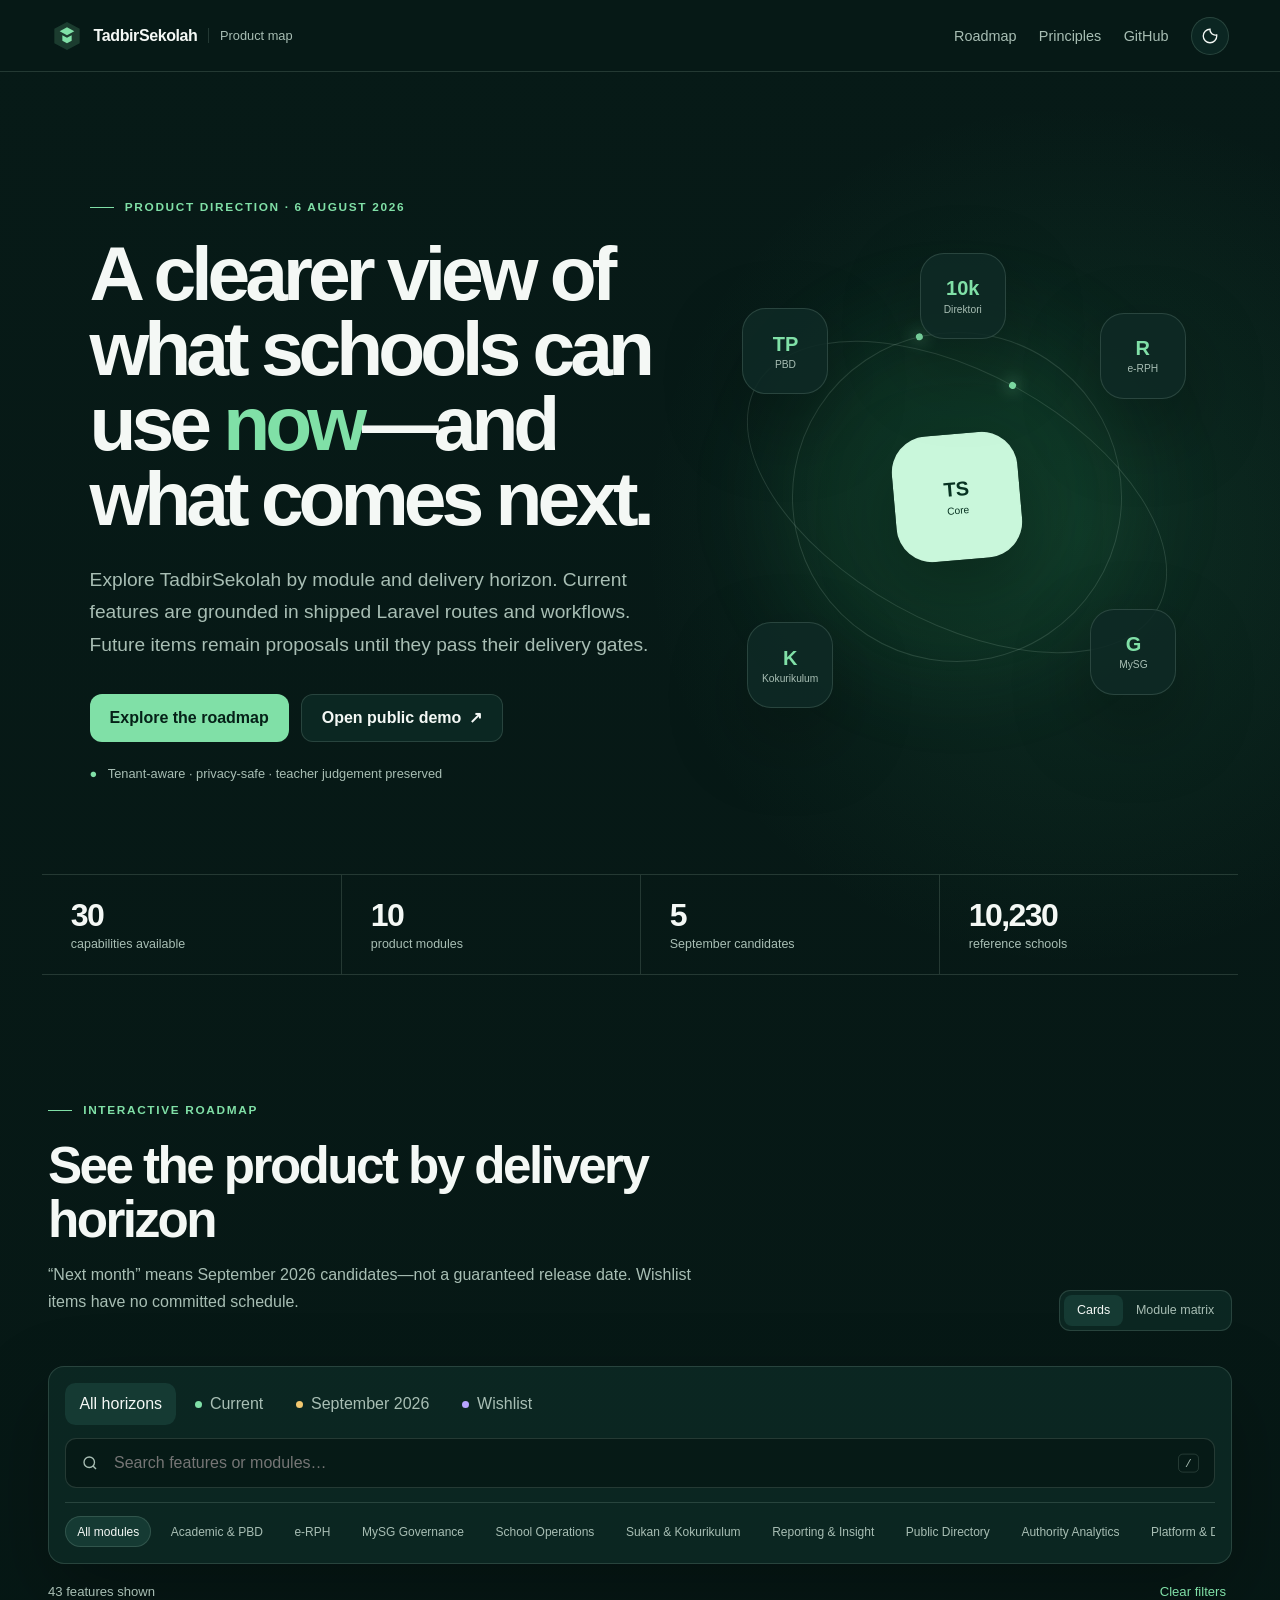
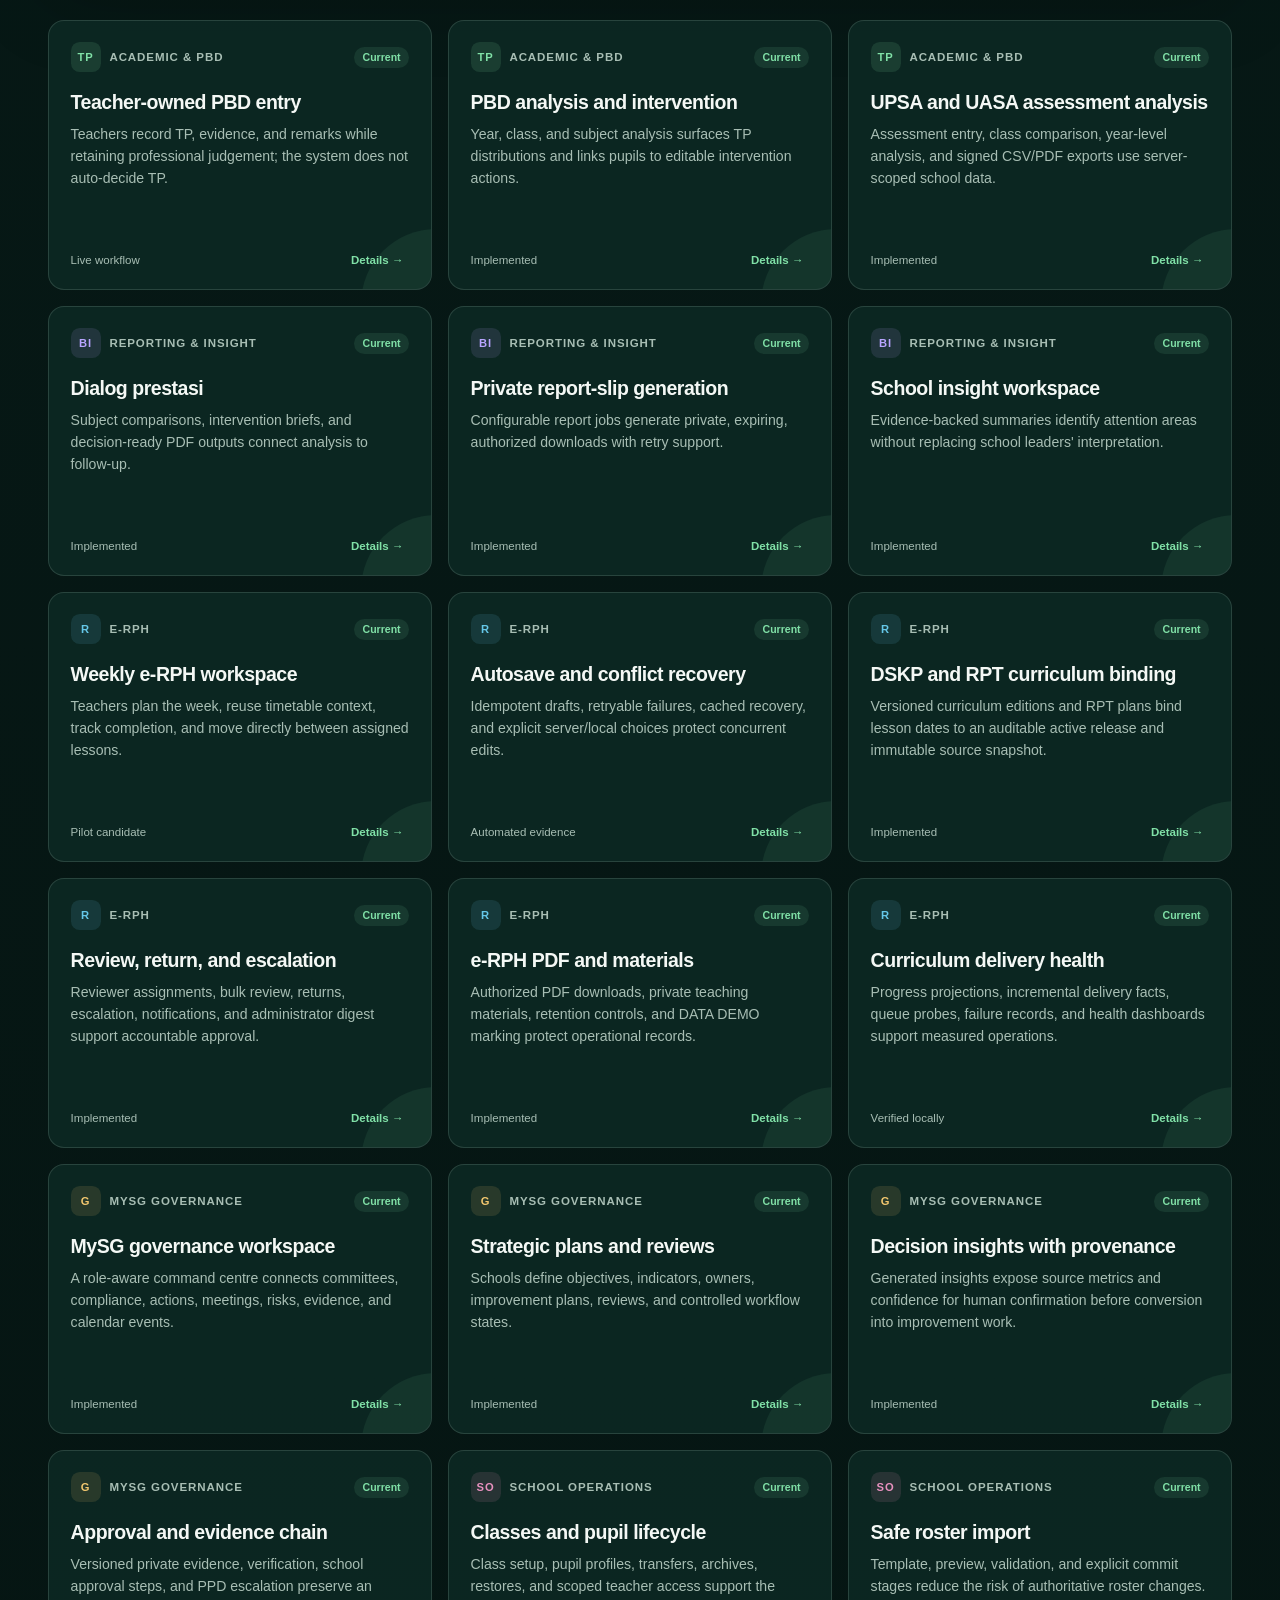
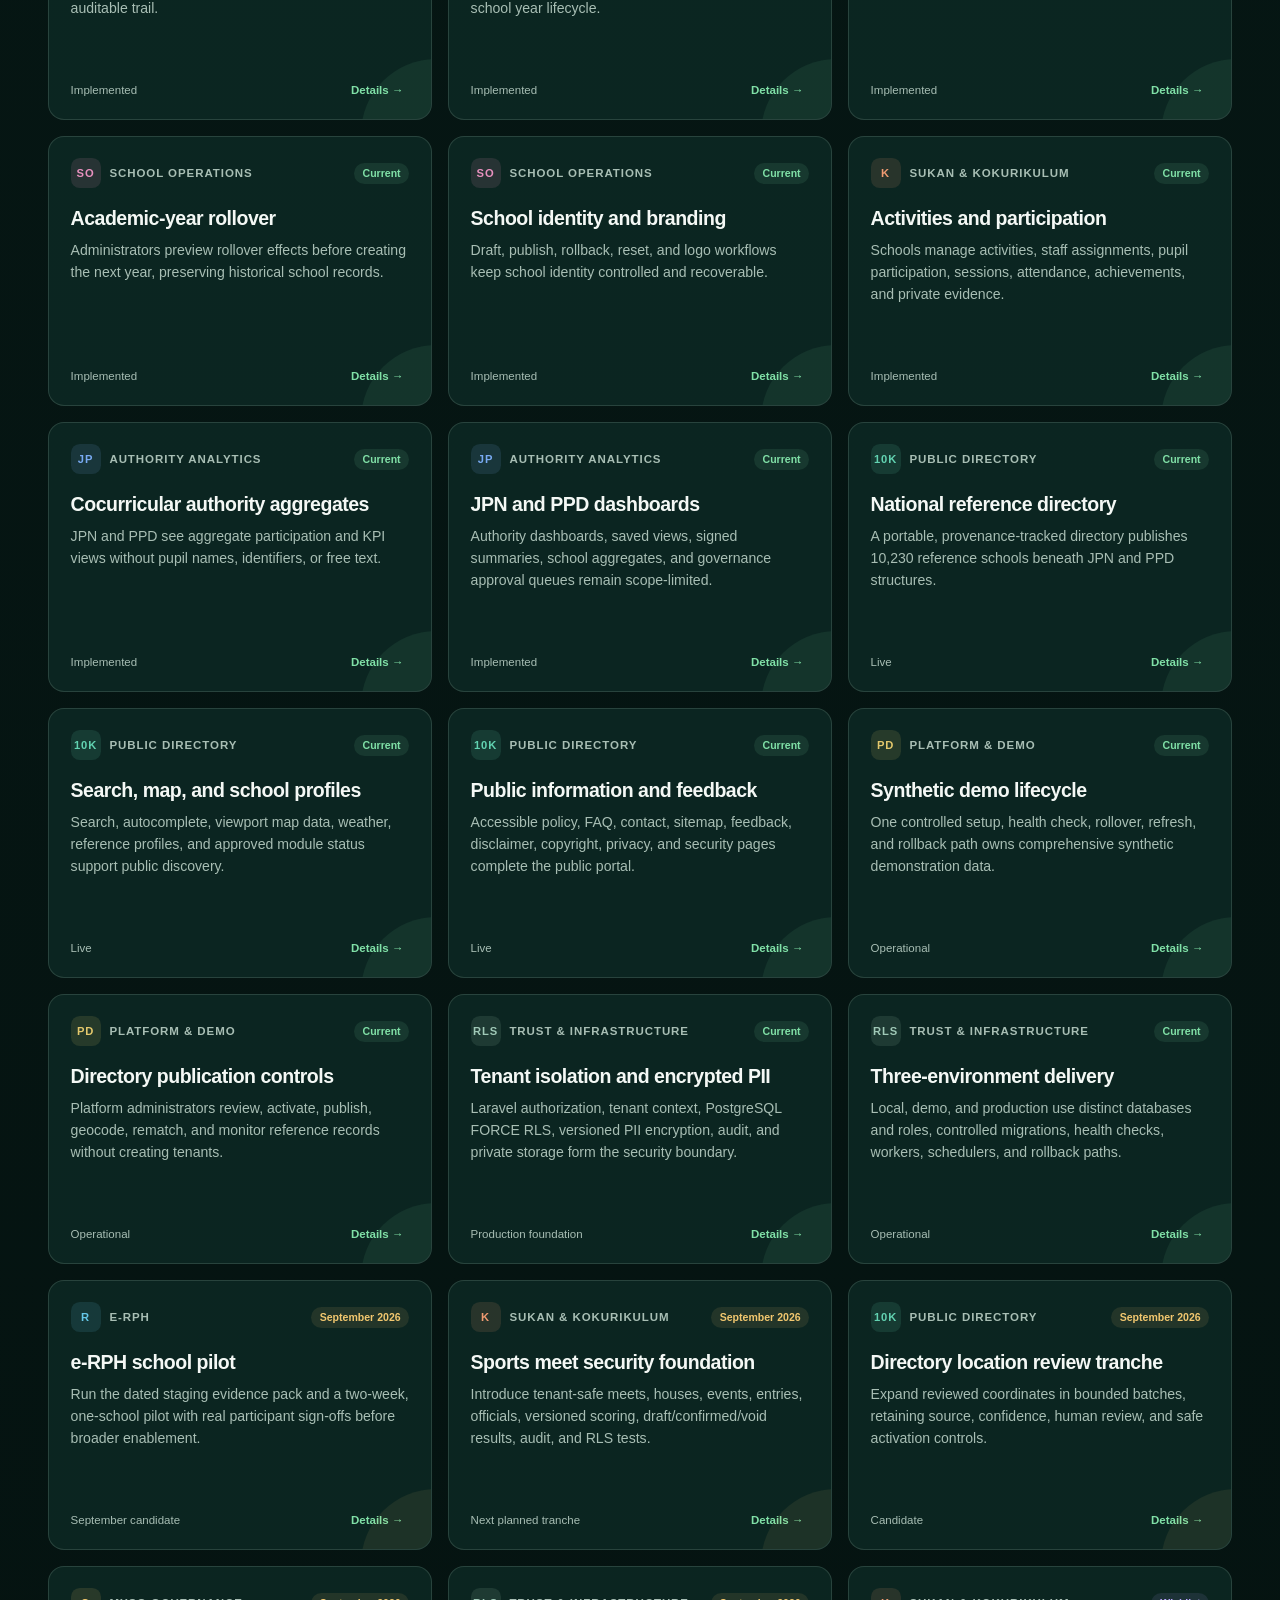
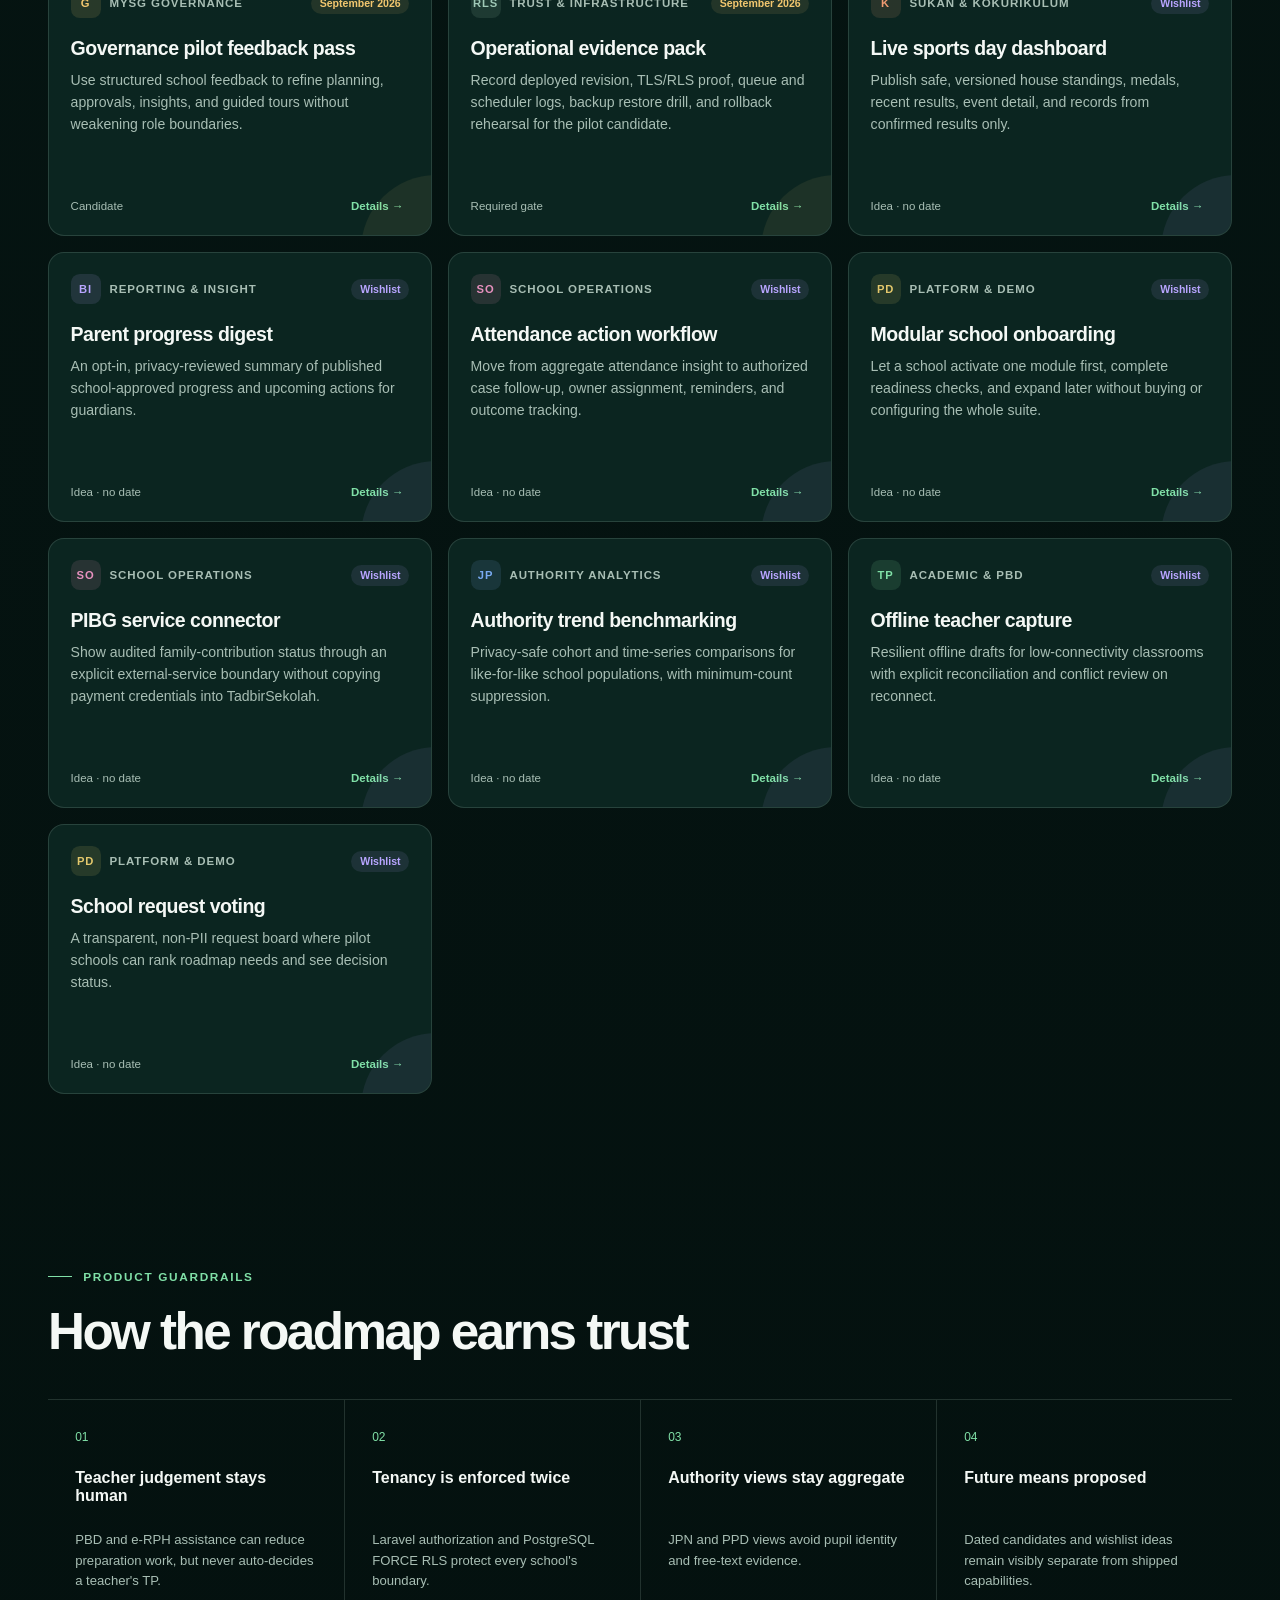
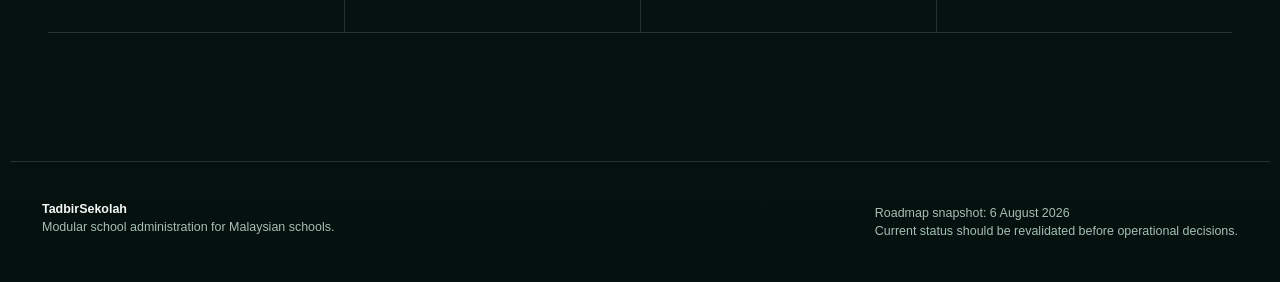
==== TadbirSekolah/index.html @ f1ed51a6 "publish TadbirSekolah product roadmap" ====
<!doctype html>
<html lang="en">
<head>
  <meta charset="utf-8">
  <meta name="viewport" content="width=device-width, initial-scale=1">
  <meta name="description" content="Interactive TadbirSekolah product map: current capabilities, September 2026 candidates, and wishlist ideas by module.">
  <meta name="theme-color" content="#071a17">
  <title>TadbirSekolah · Product map</title>
  <link rel="stylesheet" href="roadmap.css">
</head>
<body>
  <a class="skip-link" href="#roadmap">Skip to roadmap</a>
  <header class="site-header">
    <a class="brand" href="#top" aria-label="TadbirSekolah product map home">
      <svg class="brand-mark" viewBox="0 0 48 48" aria-hidden="true">
        <path d="M24 3 43 13v22L24 45 5 35V13L24 3Z" fill="currentColor" opacity=".18"/>
        <path d="m13 17 11-6 11 6-11 6-11-6Zm4 5.7 7 3.8 7-3.8V31l-7 3.8-7-3.8v-8.3Z" fill="currentColor"/>
      </svg>
      <span>TadbirSekolah</span>
      <span class="brand-suffix">Product map</span>
    </a>
    <nav aria-label="Primary">
      <a href="#roadmap">Roadmap</a>
      <a href="#principles">Principles</a>
      <a href="https://github.com/mmarifmz/TadbirSekolah">GitHub</a>
      <button class="icon-button" id="themeToggle" type="button" aria-label="Switch colour theme" title="Switch colour theme">
        <svg viewBox="0 0 24 24" aria-hidden="true"><path d="M12 3a9 9 0 1 0 9 9c0-.5-.04-1-.12-1.47A7 7 0 0 1 12 3Z"/></svg>
      </button>
    </nav>
  </header>

  <main id="top">
    <section class="hero" aria-labelledby="hero-title">
      <div class="hero-copy">
        <p class="eyebrow"><span></span> Product direction · 6 August 2026</p>
        <h1 id="hero-title">A clearer view of what schools can use <em>now</em>—and what comes next.</h1>
        <p class="hero-lead">Explore TadbirSekolah by module and delivery horizon. Current features are grounded in shipped Laravel routes and workflows. Future items remain proposals until they pass their delivery gates.</p>
        <div class="hero-actions">
          <a class="button primary" href="#roadmap">Explore the roadmap</a>
          <a class="button secondary" href="https://demo.tadbirsekolah.site">Open public demo <span aria-hidden="true">↗</span></a>
        </div>
        <p class="trust-note"><span aria-hidden="true">●</span> Tenant-aware · privacy-safe · teacher judgement preserved</p>
      </div>
      <div class="hero-visual" aria-label="Product modules across delivery horizons">
        <div class="orbit orbit-one"></div>
        <div class="orbit orbit-two"></div>
        <div class="module-node node-core"><span>TS</span><small>Core</small></div>
        <div class="module-node node-one"><span>TP</span><small>PBD</small></div>
        <div class="module-node node-two"><span>R</span><small>e-RPH</small></div>
        <div class="module-node node-three"><span>G</span><small>MySG</small></div>
        <div class="module-node node-four"><span>K</span><small>Kokurikulum</small></div>
        <div class="module-node node-five"><span>10k</span><small>Direktori</small></div>
      </div>
    </section>

    <section class="metrics" aria-label="Roadmap summary">
      <article><strong id="currentCount">0</strong><span>capabilities available</span></article>
      <article><strong id="moduleCount">0</strong><span>product modules</span></article>
      <article><strong id="nextCount">0</strong><span>September candidates</span></article>
      <article><strong>10,230</strong><span>reference schools</span></article>
    </section>

    <section class="roadmap-section" id="roadmap" aria-labelledby="roadmap-title">
      <div class="section-heading">
        <div>
          <p class="eyebrow"><span></span> Interactive roadmap</p>
          <h2 id="roadmap-title">See the product by delivery horizon</h2>
          <p>“Next month” means September 2026 candidates—not a guaranteed release date. Wishlist items have no committed schedule.</p>
        </div>
        <div class="view-toggle" role="group" aria-label="Roadmap view">
          <button type="button" class="active" data-view="cards" aria-pressed="true">Cards</button>
          <button type="button" data-view="matrix" aria-pressed="false">Module matrix</button>
        </div>
      </div>

      <div class="filter-panel">
        <div class="horizon-tabs" role="tablist" aria-label="Delivery horizon">
          <button type="button" role="tab" class="active" data-horizon="all" aria-selected="true">All horizons</button>
          <button type="button" role="tab" data-horizon="current" aria-selected="false"><span class="dot current"></span>Current</button>
          <button type="button" role="tab" data-horizon="next" aria-selected="false"><span class="dot next"></span>September 2026</button>
          <button type="button" role="tab" data-horizon="wishlist" aria-selected="false"><span class="dot wishlist"></span>Wishlist</button>
        </div>
        <label class="search-field">
          <span class="sr-only">Search features</span>
          <svg viewBox="0 0 24 24" aria-hidden="true"><circle cx="11" cy="11" r="7"/><path d="m20 20-4-4"/></svg>
          <input id="searchInput" type="search" placeholder="Search features or modules…" autocomplete="off">
          <kbd>/</kbd>
        </label>
        <div class="module-filters" id="moduleFilters" aria-label="Filter by module"></div>
      </div>

      <div class="results-meta" aria-live="polite">
        <p id="resultCount"></p>
        <button id="clearFilters" type="button">Clear filters</button>
      </div>
      <div class="feature-grid" id="featureGrid"></div>
      <div class="empty-state" id="emptyState" hidden>
        <span aria-hidden="true">⌕</span>
        <h3>No matching feature</h3>
        <p>Try another module, horizon, or search phrase.</p>
      </div>
    </section>

    <section class="principles" id="principles" aria-labelledby="principles-title">
      <div class="section-heading compact">
        <div>
          <p class="eyebrow"><span></span> Product guardrails</p>
          <h2 id="principles-title">How the roadmap earns trust</h2>
        </div>
      </div>
      <div class="principle-grid">
        <article><span>01</span><h3>Teacher judgement stays human</h3><p>PBD and e-RPH assistance can reduce preparation work, but never auto-decides a teacher's TP.</p></article>
        <article><span>02</span><h3>Tenancy is enforced twice</h3><p>Laravel authorization and PostgreSQL FORCE RLS protect every school's boundary.</p></article>
        <article><span>03</span><h3>Authority views stay aggregate</h3><p>JPN and PPD views avoid pupil identity and free-text evidence.</p></article>
        <article><span>04</span><h3>Future means proposed</h3><p>Dated candidates and wishlist ideas remain visibly separate from shipped capabilities.</p></article>
      </div>
    </section>
  </main>

  <dialog id="featureDialog" aria-labelledby="dialogTitle">
    <form method="dialog"><button class="dialog-close" aria-label="Close feature details">×</button></form>
    <p class="dialog-module" id="dialogModule"></p>
    <h2 id="dialogTitle"></h2>
    <p id="dialogDescription"></p>
    <div class="dialog-meta" id="dialogMeta"></div>
    <a id="dialogSource" class="button primary" href="#">View evidence or plan <span aria-hidden="true">↗</span></a>
  </dialog>

  <footer>
    <div><strong>TadbirSekolah</strong><p>Modular school administration for Malaysian schools.</p></div>
    <div><p>Roadmap snapshot: 6 August 2026</p><p>Current status should be revalidated before operational decisions.</p></div>
  </footer>
  <script src="roadmap.js"></script>
</body>
</html>
---- TadbirSekolah/roadmap.css ----
:root {
  color-scheme: dark;
  --bg: #071a17;
  --bg-deep: #04110f;
  --surface: rgba(15, 45, 39, .72);
  --surface-solid: #0e2a25;
  --surface-soft: #153a33;
  --line: rgba(189, 225, 207, .16);
  --text: #f4f8f5;
  --muted: #a8beb4;
  --green: #80e0a7;
  --green-strong: #42c879;
  --mint: #c9f7db;
  --gold: #f2c76f;
  --violet: #b8a5ff;
  --shadow: 0 30px 80px rgba(0, 0, 0, .28);
  --display: "Aptos Display", "Segoe UI Variable Display", "Segoe UI", sans-serif;
  --body: "Aptos", "Segoe UI Variable Text", "Segoe UI", sans-serif;
}

:root[data-theme="light"] {
  color-scheme: light;
  --bg: #f4f8f5;
  --bg-deep: #e8f0eb;
  --surface: rgba(255, 255, 255, .82);
  --surface-solid: #ffffff;
  --surface-soft: #e5f1e9;
  --line: rgba(10, 53, 42, .14);
  --text: #0b2a23;
  --muted: #526d64;
  --green: #167d4a;
  --green-strong: #11985a;
  --mint: #0c5938;
  --gold: #986713;
  --violet: #6853ba;
  --shadow: 0 30px 80px rgba(20, 70, 54, .12);
}

* { box-sizing: border-box; }
html { scroll-behavior: smooth; }
body {
  margin: 0;
  background:
    radial-gradient(circle at 84% 8%, rgba(58, 181, 113, .13), transparent 27rem),
    linear-gradient(180deg, var(--bg), var(--bg-deep));
  color: var(--text);
  font-family: var(--body);
  min-height: 100vh;
}
button, input { font: inherit; }
a { color: inherit; }
.skip-link { position: fixed; left: 1rem; top: -5rem; z-index: 100; padding: .75rem 1rem; background: var(--mint); color: var(--bg-deep); border-radius: .5rem; }
.skip-link:focus { top: 1rem; }
.sr-only { position: absolute; width: 1px; height: 1px; padding: 0; overflow: hidden; clip: rect(0,0,0,0); white-space: nowrap; border: 0; }

.site-header {
  position: sticky;
  top: 0;
  z-index: 30;
  min-height: 72px;
  padding: 0 clamp(1.25rem, 4vw, 4rem);
  display: flex;
  align-items: center;
  justify-content: space-between;
  border-bottom: 1px solid var(--line);
  background: color-mix(in srgb, var(--bg) 82%, transparent);
  backdrop-filter: blur(20px);
}
.brand { display: flex; align-items: center; gap: .65rem; text-decoration: none; font-family: var(--display); font-weight: 800; letter-spacing: -.025em; }
.brand-mark { width: 32px; color: var(--green); }
.brand-suffix { color: var(--muted); font-family: var(--body); font-size: .8rem; font-weight: 500; padding-left: .7rem; border-left: 1px solid var(--line); letter-spacing: 0; }
nav { display: flex; align-items: center; gap: 1.4rem; }
nav a { color: var(--muted); font-size: .9rem; text-decoration: none; transition: color .2s; }
nav a:hover, nav a:focus-visible { color: var(--text); }
.icon-button { width: 38px; height: 38px; border: 1px solid var(--line); border-radius: 50%; display: grid; place-items: center; background: var(--surface); color: var(--text); cursor: pointer; }
.icon-button svg { width: 18px; fill: none; stroke: currentColor; stroke-width: 1.8; }

main { overflow: hidden; }
.hero { min-height: 640px; max-width: 1440px; margin: 0 auto; padding: clamp(5rem, 10vw, 9rem) clamp(1.25rem, 7vw, 7rem) 5rem; display: grid; grid-template-columns: 1.1fr .9fr; align-items: center; gap: 4rem; }
.hero-copy { max-width: 760px; position: relative; z-index: 2; }
.eyebrow { display: flex; align-items: center; gap: .7rem; margin: 0 0 1.35rem; color: var(--green); font-family: var(--display); font-size: .74rem; font-weight: 800; letter-spacing: .14em; text-transform: uppercase; }
.eyebrow span { width: 24px; height: 1px; background: currentColor; }
h1, h2, h3 { font-family: var(--display); }
h1 { margin: 0; max-width: 820px; font-size: clamp(3rem, 6vw, 5.75rem); line-height: .98; letter-spacing: -.065em; }
h1 em { color: var(--green); font-style: normal; }
.hero-lead { max-width: 670px; margin: 1.7rem 0 0; color: var(--muted); font-size: clamp(1rem, 1.5vw, 1.2rem); line-height: 1.7; }
.hero-actions { display: flex; flex-wrap: wrap; gap: .75rem; margin-top: 2rem; }
.button { min-height: 48px; padding: 0 1.25rem; border-radius: .75rem; display: inline-flex; align-items: center; justify-content: center; gap: .45rem; font-weight: 700; text-decoration: none; transition: transform .2s, background .2s; }
.button:hover { transform: translateY(-2px); }
.button.primary { background: var(--green); color: #052118; }
.button.secondary { border: 1px solid var(--line); background: var(--surface); }
.trust-note { color: var(--muted); font-size: .8rem; margin-top: 1.5rem; }
.trust-note span { color: var(--green); margin-right: .45rem; }

.hero-visual { position: relative; min-height: 460px; isolation: isolate; }
.hero-visual::before { content: ""; position: absolute; inset: 12%; border-radius: 50%; background: rgba(54, 190, 111, .1); filter: blur(45px); }
.orbit { position: absolute; left: 50%; top: 50%; border: 1px solid var(--line); border-radius: 50%; transform: translate(-50%, -50%) rotate(-12deg); }
.orbit::after { content: ""; position: absolute; width: 7px; height: 7px; top: -4px; left: 48%; border-radius: 50%; background: var(--green); box-shadow: 0 0 16px var(--green); }
.orbit-one { width: 330px; height: 330px; }
.orbit-two { width: 460px; height: 250px; transform: translate(-50%, -50%) rotate(29deg); }
.module-node { position: absolute; width: 86px; height: 86px; display: grid; place-content: center; text-align: center; border: 1px solid var(--line); border-radius: 24px; background: color-mix(in srgb, var(--surface-solid) 88%, transparent); box-shadow: var(--shadow); animation: float 6s ease-in-out infinite; }
.module-node span { color: var(--green); font-family: var(--display); font-size: 1.25rem; font-weight: 800; }
.module-node small { margin-top: .2rem; color: var(--muted); font-size: .64rem; }
.node-core { width: 126px; height: 126px; left: calc(50% - 63px); top: calc(50% - 63px); border-radius: 36px; background: var(--mint); transform: rotate(-5deg); }
.node-core span, .node-core small { color: #073221; }
.node-one { left: 4%; top: 9%; animation-delay: -.8s; }
.node-two { right: 1%; top: 10%; animation-delay: -2.6s; }
.node-three { right: 3%; bottom: 7%; animation-delay: -1.7s; }
.node-four { left: 5%; bottom: 4%; animation-delay: -3.3s; }
.node-five { left: 42%; top: -3%; animation-delay: -4.1s; }
@keyframes float { 50% { translate: 0 -9px; } }

.metrics { max-width: 1260px; margin: 0 auto 8rem; padding: 0 2rem; display: grid; grid-template-columns: repeat(4, 1fr); }
.metrics article { padding: 1.4rem 1.8rem; border-top: 1px solid var(--line); border-bottom: 1px solid var(--line); }
.metrics article + article { border-left: 1px solid var(--line); }
.metrics strong { display: block; font-family: var(--display); font-size: 2rem; letter-spacing: -.05em; }
.metrics span { color: var(--muted); font-size: .78rem; }

.roadmap-section, .principles { max-width: 1320px; margin: 0 auto; padding: 0 clamp(1.25rem, 4vw, 3rem) 8rem; }
.section-heading { display: flex; justify-content: space-between; align-items: end; gap: 2rem; margin-bottom: 2.2rem; }
.section-heading h2 { margin: 0; max-width: 730px; font-size: clamp(2rem, 4vw, 3.4rem); line-height: 1.05; letter-spacing: -.05em; }
.section-heading p:not(.eyebrow) { max-width: 680px; color: var(--muted); line-height: 1.65; }
.view-toggle { flex: 0 0 auto; display: flex; padding: 4px; background: var(--surface); border: 1px solid var(--line); border-radius: .7rem; }
.view-toggle button, .horizon-tabs button, .module-filters button, .results-meta button { border: 0; color: var(--muted); background: transparent; cursor: pointer; }
.view-toggle button { padding: .55rem .8rem; border-radius: .5rem; font-size: .78rem; }
.view-toggle button.active { color: var(--text); background: var(--surface-soft); }

.filter-panel { padding: 1rem; background: var(--surface); border: 1px solid var(--line); border-radius: 1rem; box-shadow: var(--shadow); }
.horizon-tabs { display: flex; gap: .25rem; overflow-x: auto; }
.horizon-tabs button { min-height: 42px; padding: 0 .9rem; display: flex; align-items: center; gap: .5rem; border-radius: .65rem; white-space: nowrap; }
.horizon-tabs button.active { color: var(--text); background: var(--surface-soft); }
.dot { width: 7px; height: 7px; border-radius: 50%; }
.dot.current { background: var(--green); }
.dot.next { background: var(--gold); }
.dot.wishlist { background: var(--violet); }
.search-field { position: relative; display: block; margin-top: .8rem; }
.search-field svg { position: absolute; left: 1rem; top: 50%; width: 18px; transform: translateY(-50%); fill: none; stroke: var(--muted); stroke-width: 1.8; }
.search-field input { width: 100%; height: 50px; padding: 0 3rem; border: 1px solid var(--line); border-radius: .7rem; outline: none; background: color-mix(in srgb, var(--bg-deep) 55%, transparent); color: var(--text); }
.search-field input:focus { border-color: var(--green); box-shadow: 0 0 0 3px color-mix(in srgb, var(--green) 18%, transparent); }
.search-field kbd { position: absolute; right: 1rem; top: 50%; transform: translateY(-50%); padding: .15rem .4rem; color: var(--muted); border: 1px solid var(--line); border-radius: .3rem; font-size: .7rem; }
.module-filters { display: flex; gap: .45rem; margin-top: .85rem; padding-top: .85rem; overflow-x: auto; border-top: 1px solid var(--line); }
.module-filters button { padding: .45rem .7rem; border: 1px solid transparent; border-radius: 2rem; white-space: nowrap; font-size: .75rem; }
.module-filters button.active { color: var(--text); border-color: var(--line); background: var(--surface-soft); }
.results-meta { min-height: 56px; display: flex; align-items: center; justify-content: space-between; color: var(--muted); font-size: .82rem; }
.results-meta button { color: var(--green); }

.feature-grid { display: grid; grid-template-columns: repeat(3, minmax(0, 1fr)); gap: 1rem; }
.feature-card { position: relative; min-height: 270px; padding: 1.35rem; display: flex; flex-direction: column; overflow: hidden; border: 1px solid var(--line); border-radius: 1rem; background: var(--surface); transition: transform .2s, border-color .2s, background .2s; }
.feature-card:hover { transform: translateY(-4px); border-color: color-mix(in srgb, var(--card-accent) 45%, var(--line)); background: color-mix(in srgb, var(--surface-solid) 86%, var(--card-accent) 6%); }
.feature-card::after { content: ""; position: absolute; width: 150px; height: 150px; right: -80px; bottom: -90px; border-radius: 50%; background: var(--card-accent); opacity: .08; pointer-events: none; }
.feature-top { display: flex; align-items: center; justify-content: space-between; gap: 1rem; }
.module-label { display: flex; align-items: center; gap: .55rem; color: var(--muted); font-size: .72rem; font-weight: 700; text-transform: uppercase; letter-spacing: .08em; }
.module-icon { width: 30px; height: 30px; display: grid; place-items: center; border-radius: .55rem; color: var(--card-accent); background: color-mix(in srgb, var(--card-accent) 12%, transparent); font-size: .7rem; }
.status-label { padding: .3rem .55rem; border-radius: 2rem; color: var(--card-accent); background: color-mix(in srgb, var(--card-accent) 10%, transparent); font-size: .66rem; font-weight: 700; }
.feature-card h3 { margin: 1.2rem 0 .6rem; font-size: 1.22rem; letter-spacing: -.025em; }
.feature-card p { margin: 0; color: var(--muted); font-size: .88rem; line-height: 1.55; }
.feature-card footer { margin-top: auto; padding-top: 1.2rem; display: flex; justify-content: space-between; align-items: center; border: 0; color: var(--muted); font-size: .72rem; }
.feature-card footer button { border: 0; background: transparent; color: var(--green); cursor: pointer; font-weight: 700; }
.feature-card[data-horizon="current"] { --card-accent: var(--green); }
.feature-card[data-horizon="next"] { --card-accent: var(--gold); }
.feature-card[data-horizon="wishlist"] { --card-accent: var(--violet); }
.feature-grid.matrix { display: block; border-top: 1px solid var(--line); }
.feature-grid.matrix .feature-card { min-height: 0; padding: 1rem .4rem; display: grid; grid-template-columns: minmax(170px, .8fr) minmax(220px, 1fr) 2fr auto; align-items: center; gap: 1rem; border: 0; border-bottom: 1px solid var(--line); border-radius: 0; background: transparent; }
.feature-grid.matrix .feature-card::after { display: none; }
.feature-grid.matrix .feature-card h3 { margin: 0; font-size: 1rem; }
.feature-grid.matrix .feature-card footer { margin: 0; padding: 0; }
.feature-grid.matrix .status-label { display: none; }
.empty-state { padding: 5rem 1rem; text-align: center; border: 1px dashed var(--line); border-radius: 1rem; }
.empty-state span { color: var(--green); font-size: 3rem; }
.empty-state h3 { margin-bottom: .3rem; }
.empty-state p { color: var(--muted); }

.principles { padding-top: 3rem; }
.section-heading.compact { margin-bottom: 2.5rem; }
.principle-grid { display: grid; grid-template-columns: repeat(4, 1fr); border-top: 1px solid var(--line); }
.principle-grid article { padding: 1.7rem; border-bottom: 1px solid var(--line); }
.principle-grid article + article { border-left: 1px solid var(--line); }
.principle-grid span { color: var(--green); font-family: var(--display); font-size: .75rem; }
.principle-grid h3 { min-height: 3rem; margin: 1.5rem 0 .7rem; font-size: 1rem; }
.principle-grid p { color: var(--muted); font-size: .82rem; line-height: 1.55; }

dialog { width: min(620px, calc(100% - 2rem)); padding: 2rem; color: var(--text); border: 1px solid var(--line); border-radius: 1.2rem; background: var(--surface-solid); box-shadow: var(--shadow); }
dialog::backdrop { background: rgba(0, 13, 10, .72); backdrop-filter: blur(6px); }
.dialog-close { position: absolute; right: 1rem; top: 1rem; width: 36px; height: 36px; border: 1px solid var(--line); border-radius: 50%; background: transparent; color: var(--text); cursor: pointer; font-size: 1.4rem; }
.dialog-module { color: var(--green); font-size: .72rem; font-weight: 800; letter-spacing: .1em; text-transform: uppercase; }
dialog h2 { margin: .8rem 0; font-size: 2rem; letter-spacing: -.04em; }
dialog > p:not(.dialog-module) { color: var(--muted); line-height: 1.7; }
.dialog-meta { display: flex; flex-wrap: wrap; gap: .5rem; margin: 1.5rem 0; }
.dialog-meta span { padding: .4rem .65rem; border: 1px solid var(--line); border-radius: 2rem; color: var(--muted); font-size: .75rem; }

body > footer { max-width: 1260px; margin: 0 auto; padding: 2.5rem 2rem; display: flex; justify-content: space-between; gap: 2rem; border-top: 1px solid var(--line); color: var(--muted); font-size: .78rem; }
body > footer strong { color: var(--text); font-family: var(--display); }
body > footer p { margin: .25rem 0; }

@media (max-width: 980px) {
  .hero { grid-template-columns: 1fr; padding-top: 6rem; }
  .hero-visual { min-height: 390px; max-width: 620px; width: 100%; margin: 0 auto; }
  .feature-grid { grid-template-columns: repeat(2, minmax(0, 1fr)); }
  .principle-grid { grid-template-columns: repeat(2, 1fr); }
  .principle-grid article:nth-child(3) { border-left: 0; }
  .feature-grid.matrix .feature-card { grid-template-columns: 1fr 1fr; }
}

@media (max-width: 680px) {
  .site-header { min-height: 64px; }
  .brand-suffix, nav a { display: none; }
  .hero { min-height: auto; padding-top: 4.5rem; gap: 2rem; }
  h1 { font-size: clamp(2.7rem, 14vw, 4.2rem); }
  .hero-visual { min-height: 340px; transform: scale(.86); margin: -1.5rem auto; }
  .metrics { grid-template-columns: repeat(2, 1fr); margin-bottom: 6rem; }
  .metrics article:nth-child(3) { border-left: 0; }
  .section-heading { display: block; }
  .view-toggle { width: max-content; margin-top: 1.2rem; }
  .feature-grid { grid-template-columns: 1fr; }
  .feature-grid.matrix .feature-card { display: flex; align-items: stretch; }
  .principle-grid { grid-template-columns: 1fr; }
  .principle-grid article + article { border-left: 0; }
  body > footer { display: block; }
  body > footer div + div { margin-top: 1.5rem; }
}

@media (prefers-reduced-motion: reduce) {
  *, *::before, *::after { scroll-behavior: auto !important; animation-duration: .01ms !important; animation-iteration-count: 1 !important; transition-duration: .01ms !important; }
}
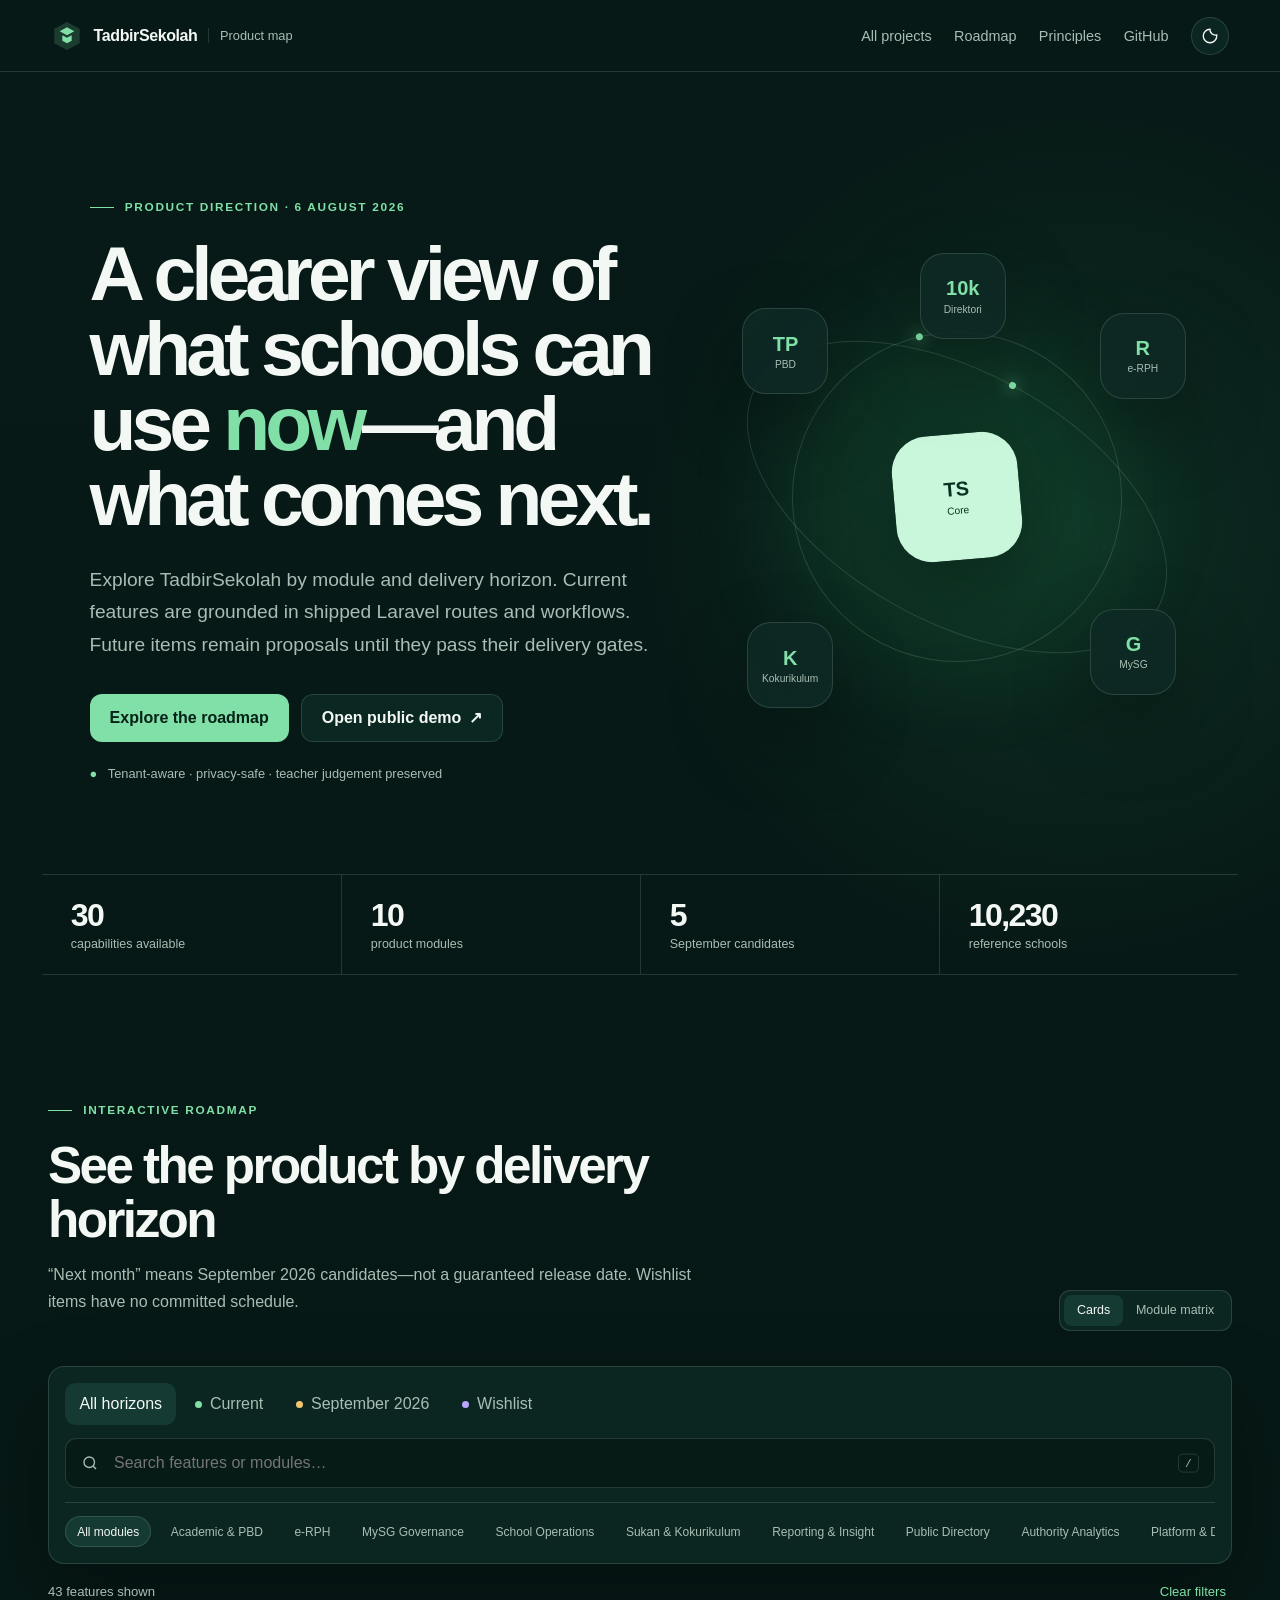
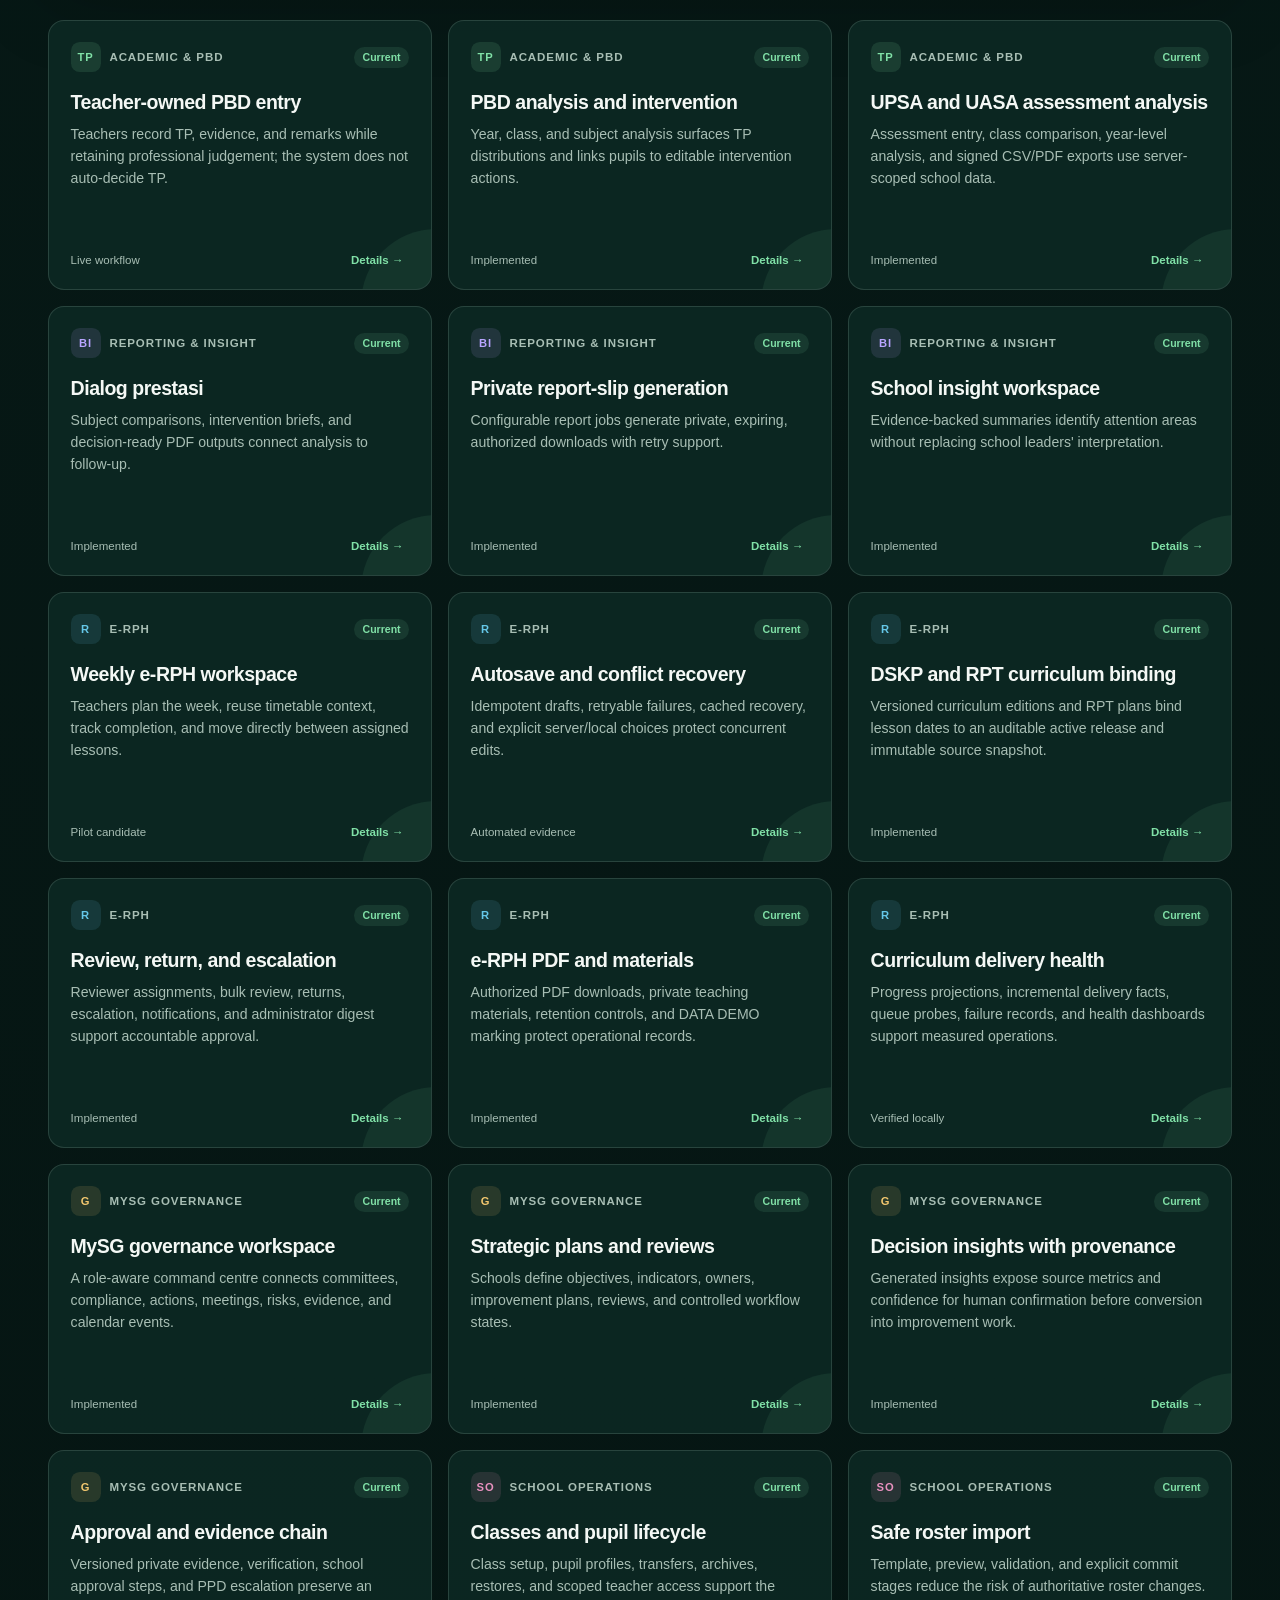
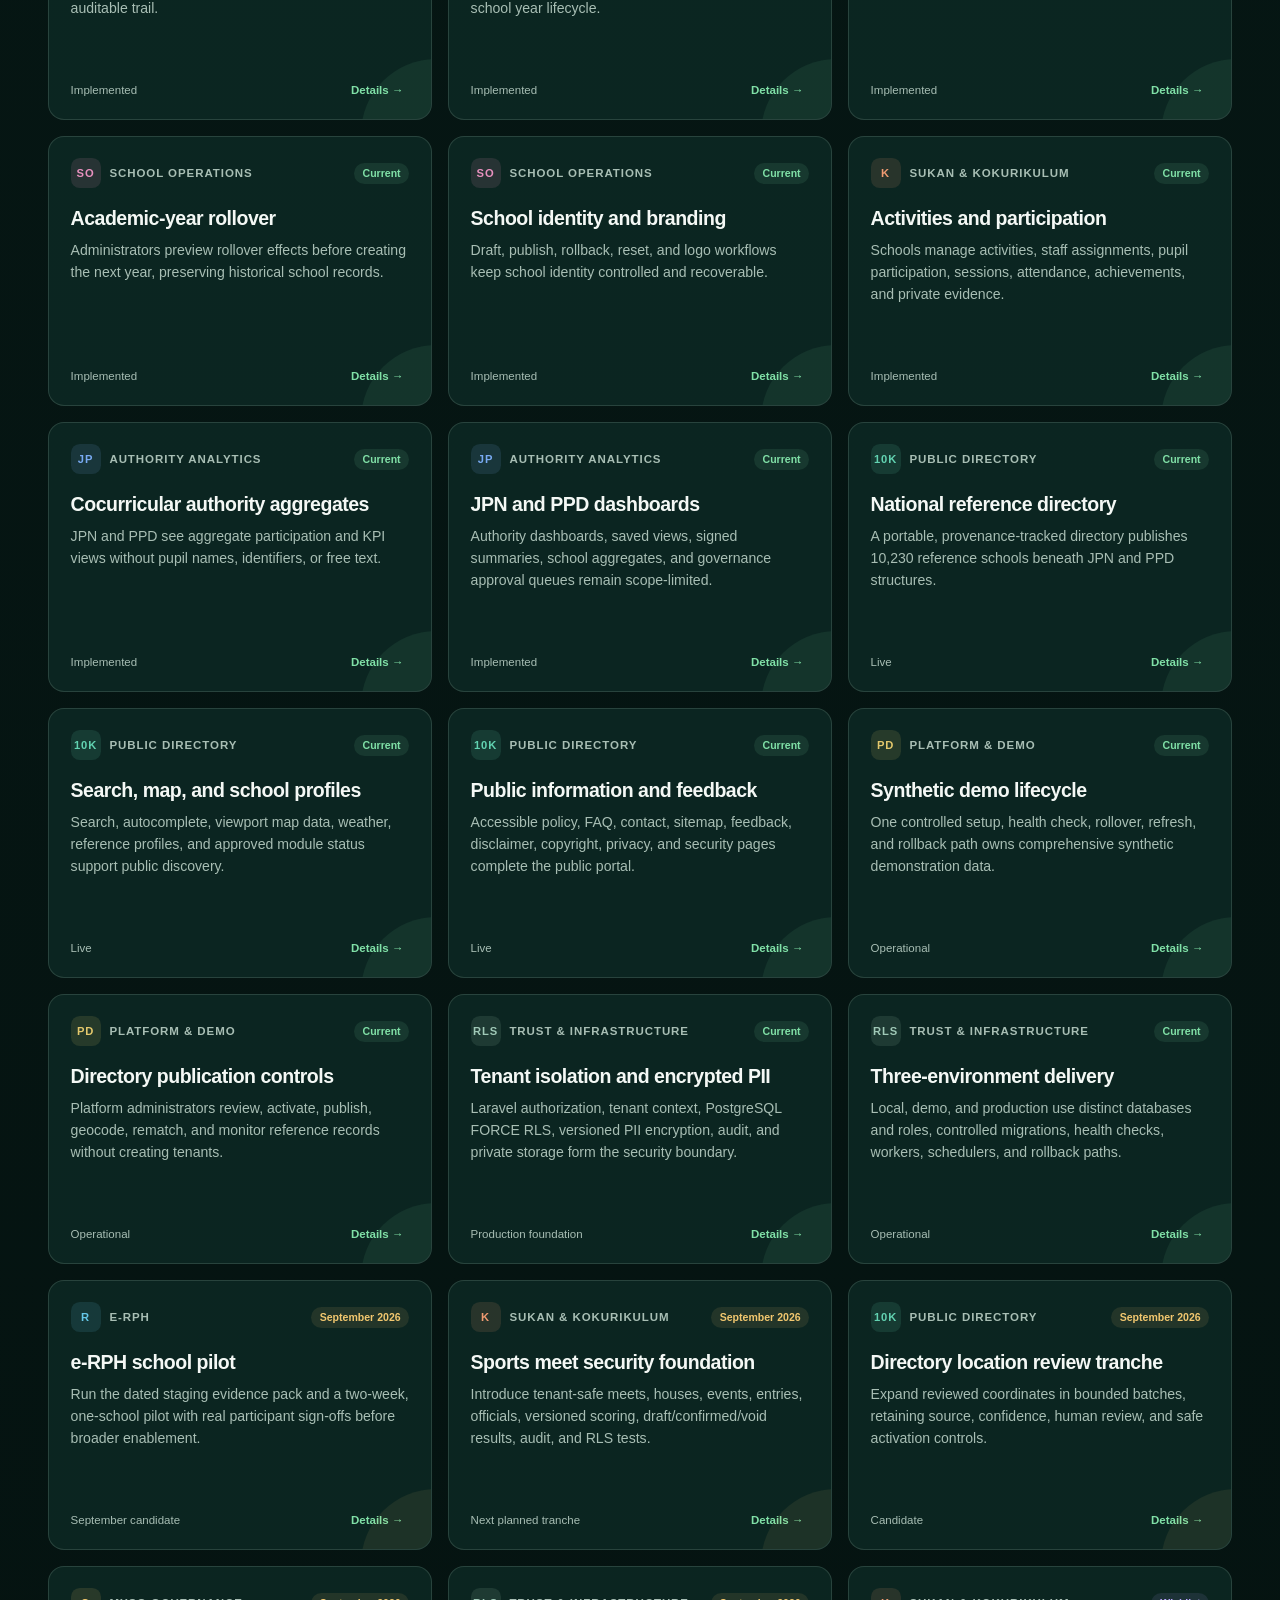
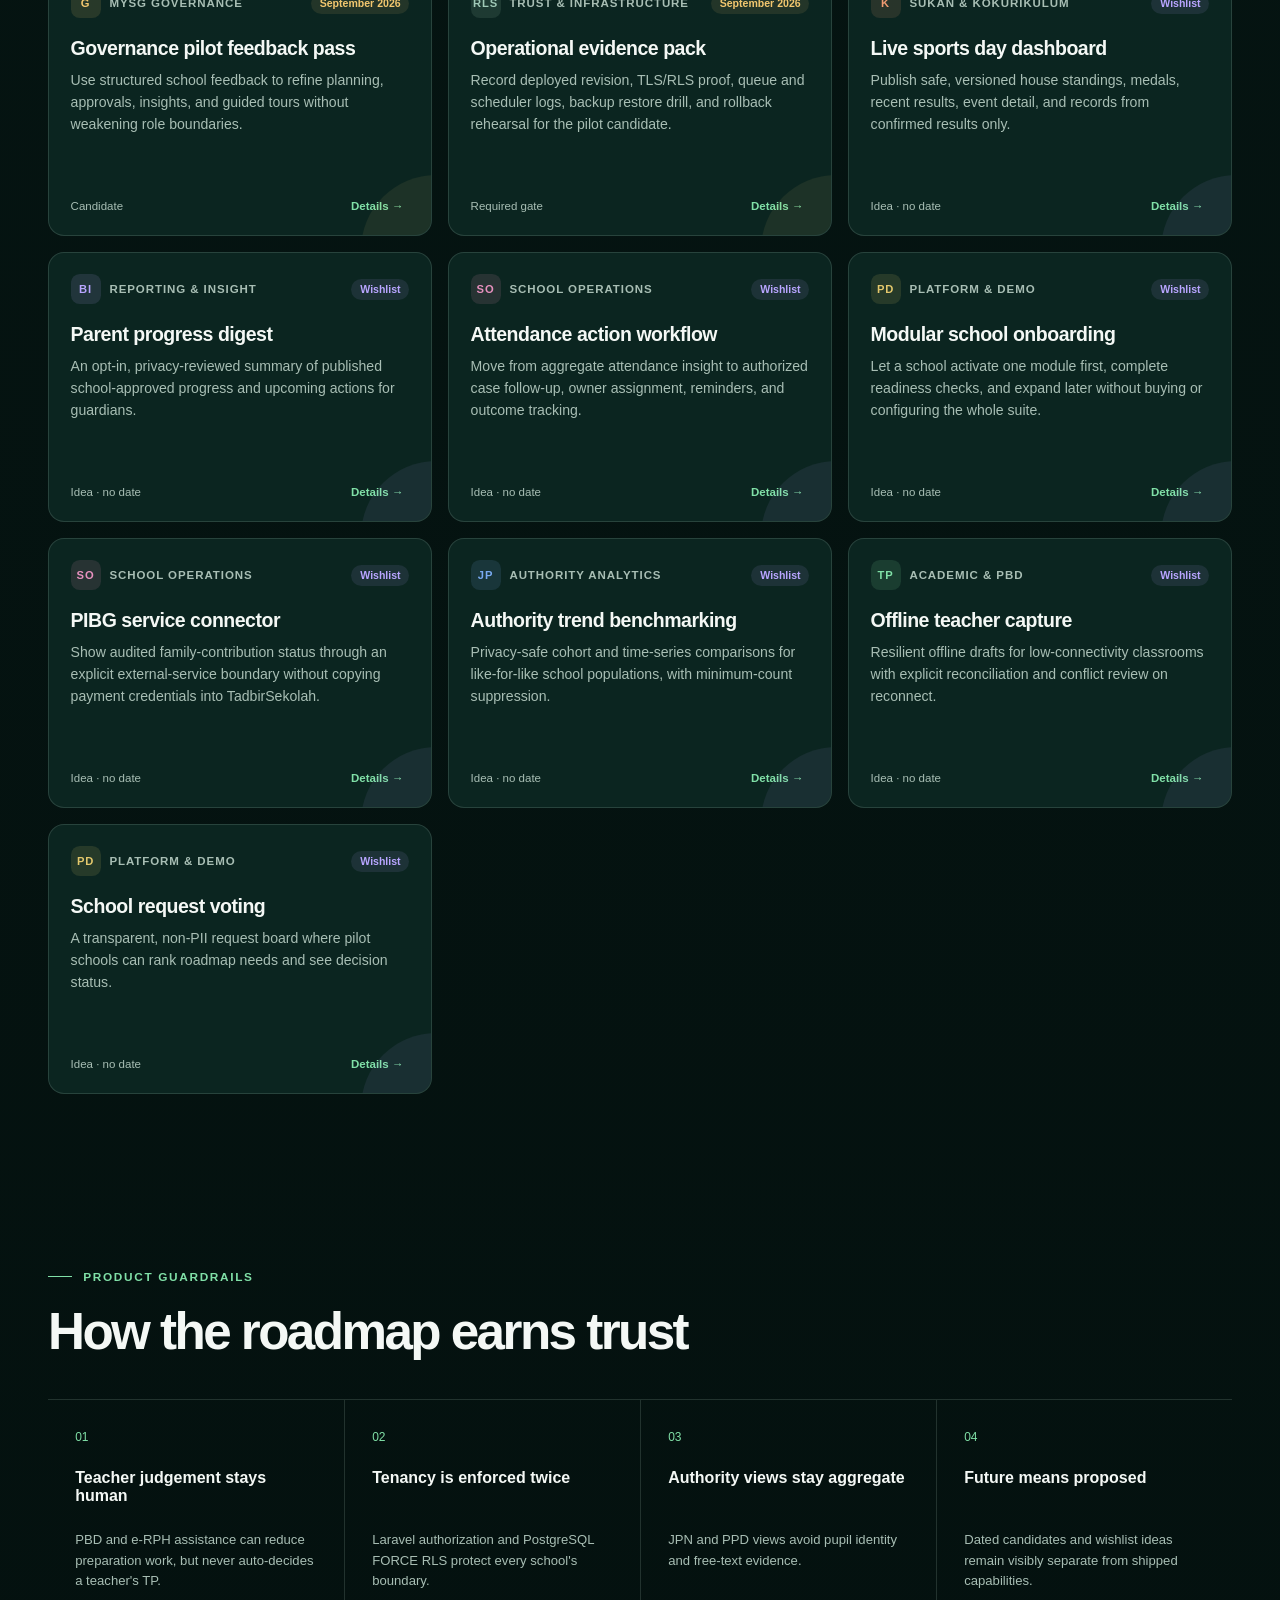
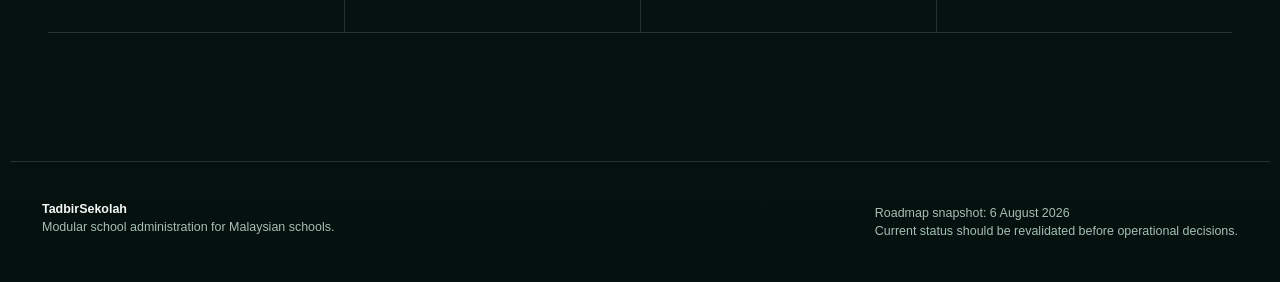
==== commit fc5370e9: "Build public projects portfolio" ====
--- a/TadbirSekolah/index.html
+++ b/TadbirSekolah/index.html
@@ -5,6 +5,7 @@
   <meta name="viewport" content="width=device-width, initial-scale=1">
   <meta name="description" content="Interactive TadbirSekolah product map: current capabilities, September 2026 candidates, and wishlist ideas by module.">
   <meta name="theme-color" content="#071a17">
+  <link rel="icon" href="data:image/svg+xml,%3Csvg xmlns='http://www.w3.org/2000/svg' viewBox='0 0 64 64'%3E%3Crect width='64' height='64' rx='18' fill='%23071a17'/%3E%3Cpath d='m13 23 19-11 19 11-19 11-19-11Zm7 10 12 7 12-7v14l-12 7-12-7V33Z' fill='%2380e0a7'/%3E%3C/svg%3E">
   <title>TadbirSekolah · Product map</title>
   <link rel="stylesheet" href="roadmap.css">
 </head>
@@ -20,6 +21,7 @@
       <span class="brand-suffix">Product map</span>
     </a>
     <nav aria-label="Primary">
+      <a href="../">All projects</a>
       <a href="#roadmap">Roadmap</a>
       <a href="#principles">Principles</a>
       <a href="https://github.com/mmarifmz/TadbirSekolah">GitHub</a>
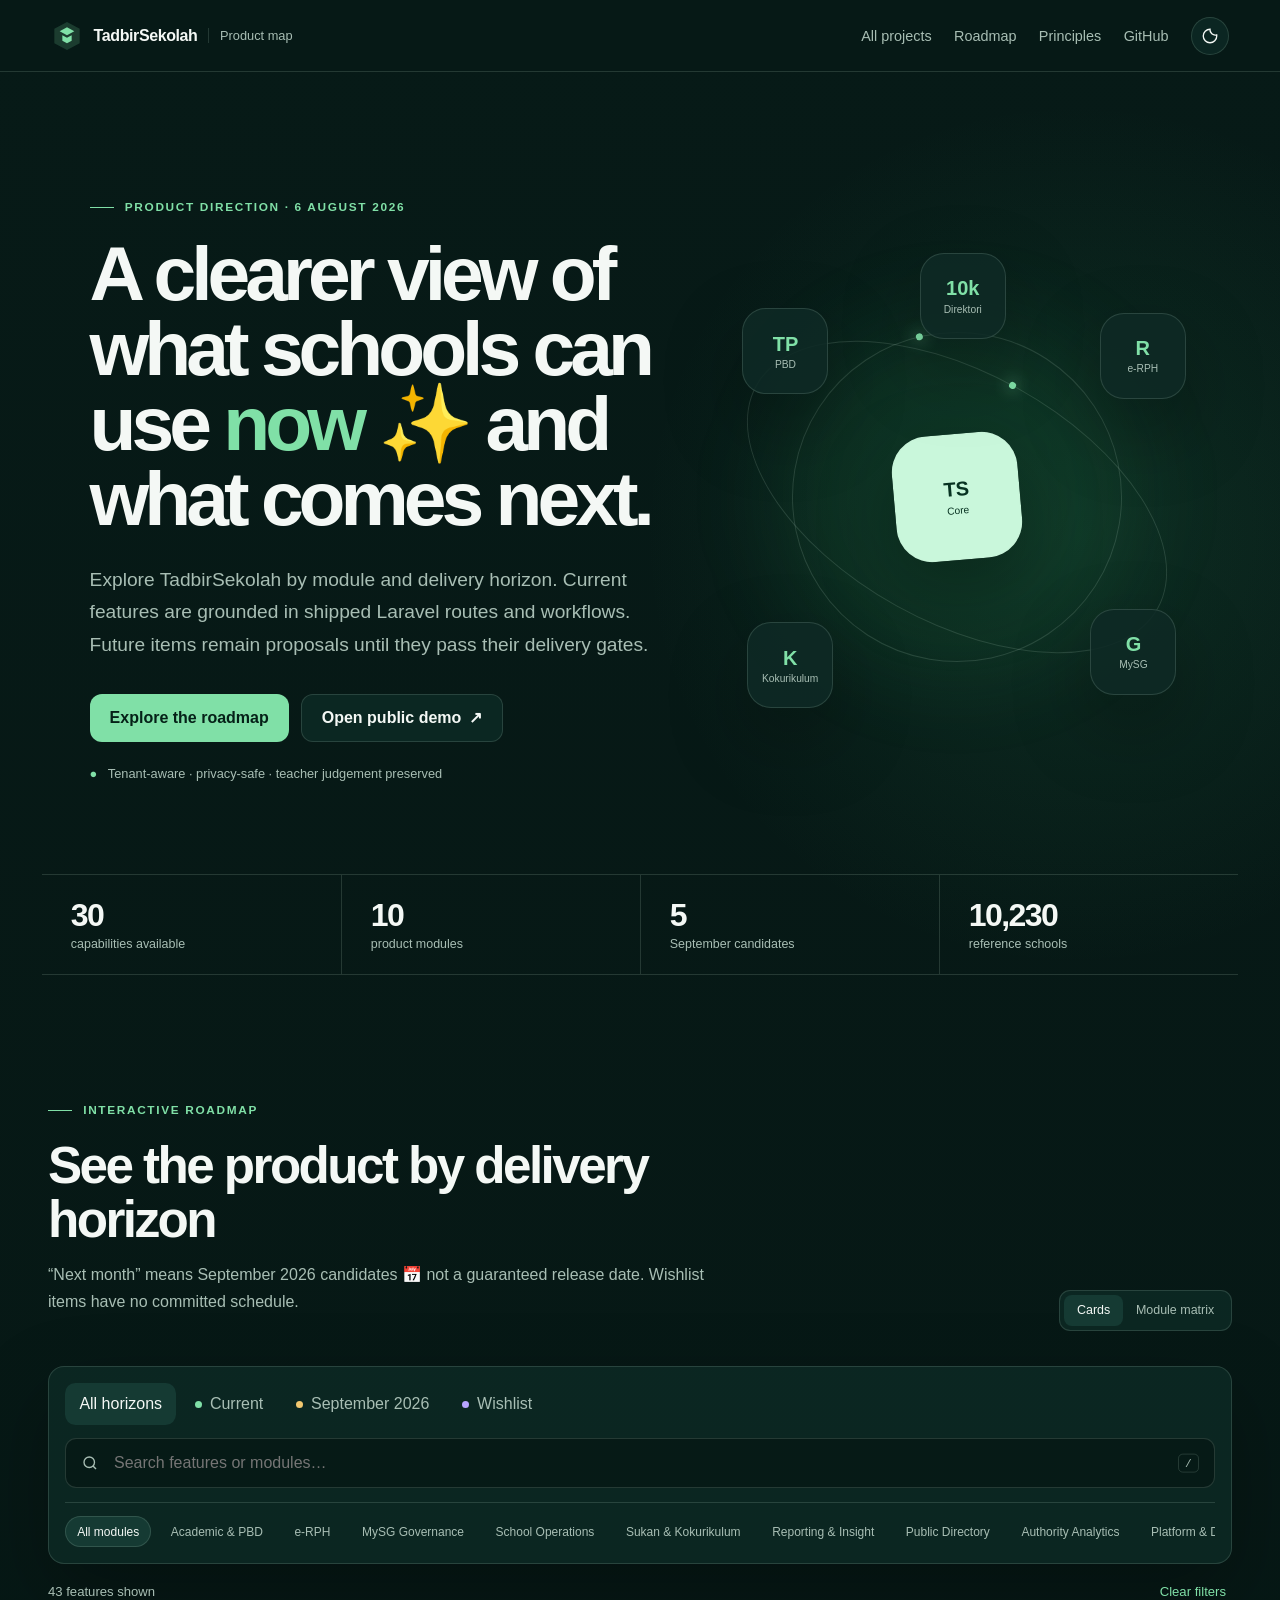
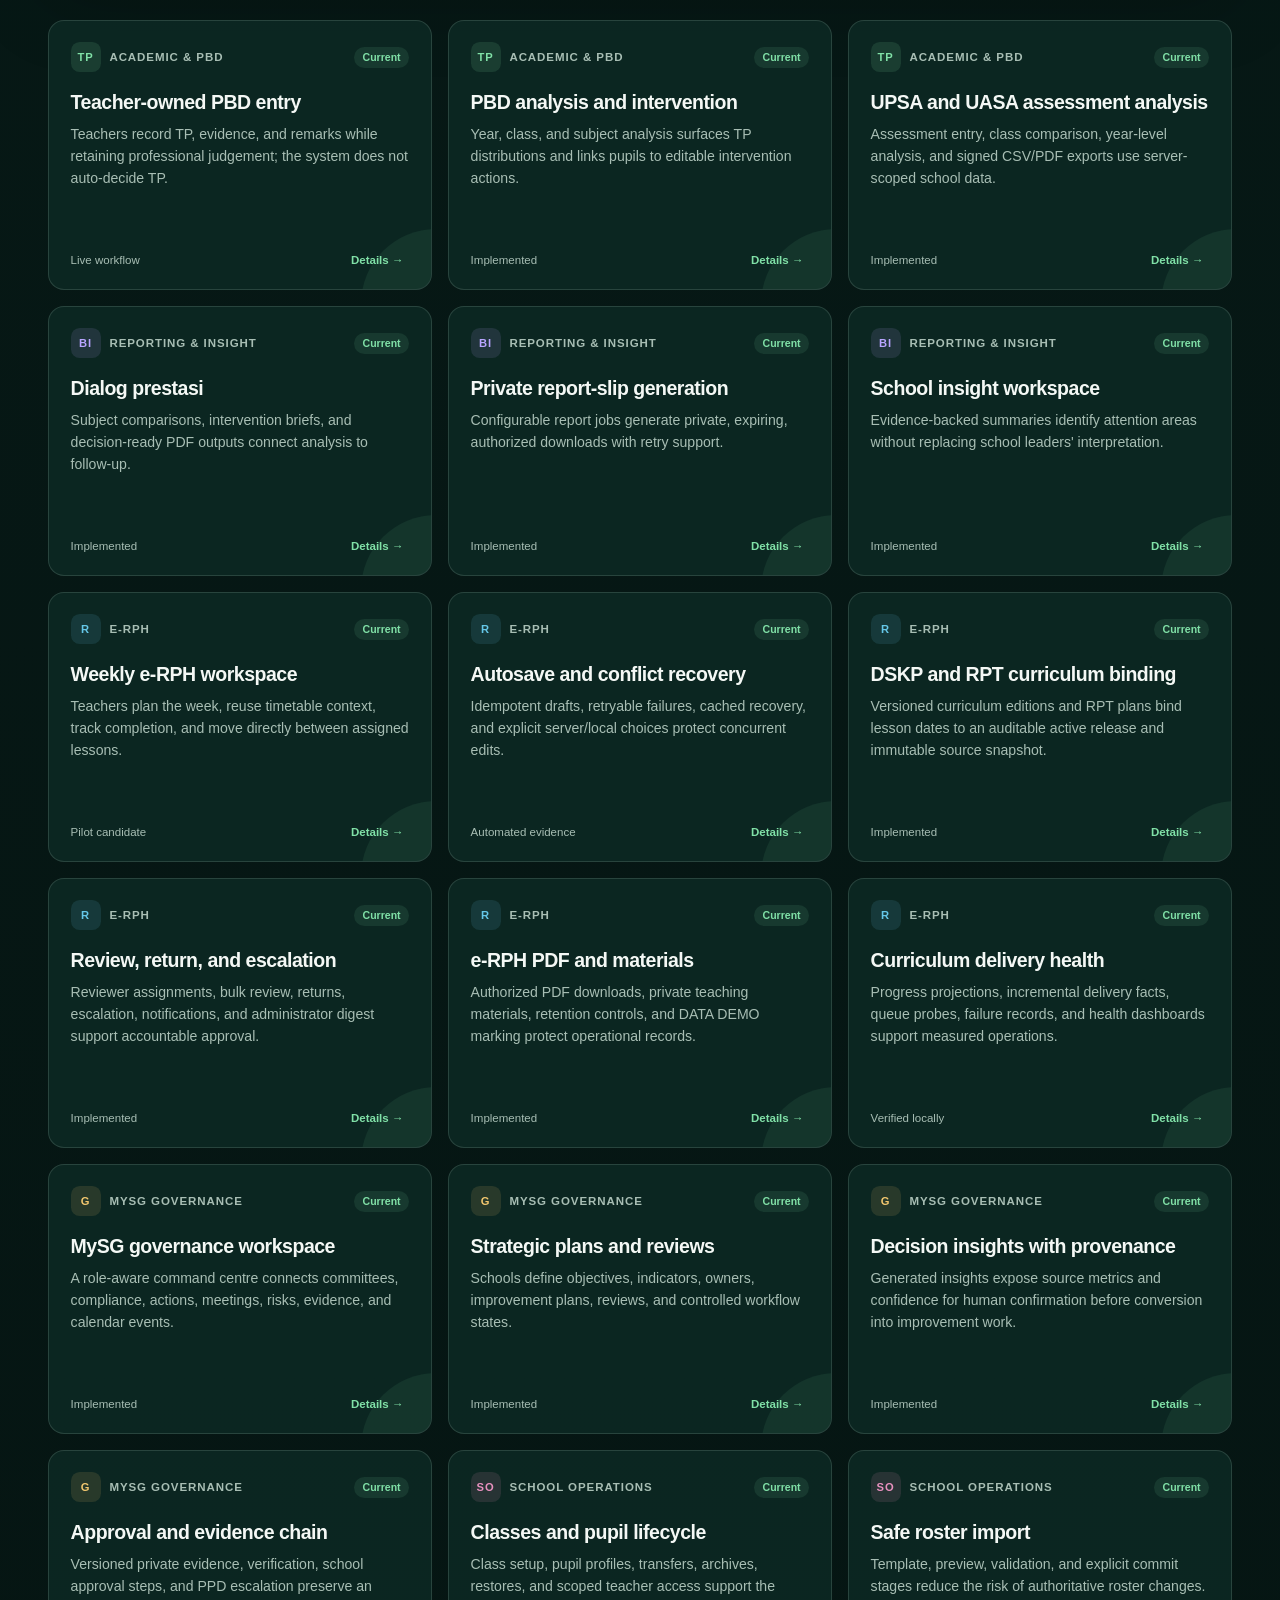
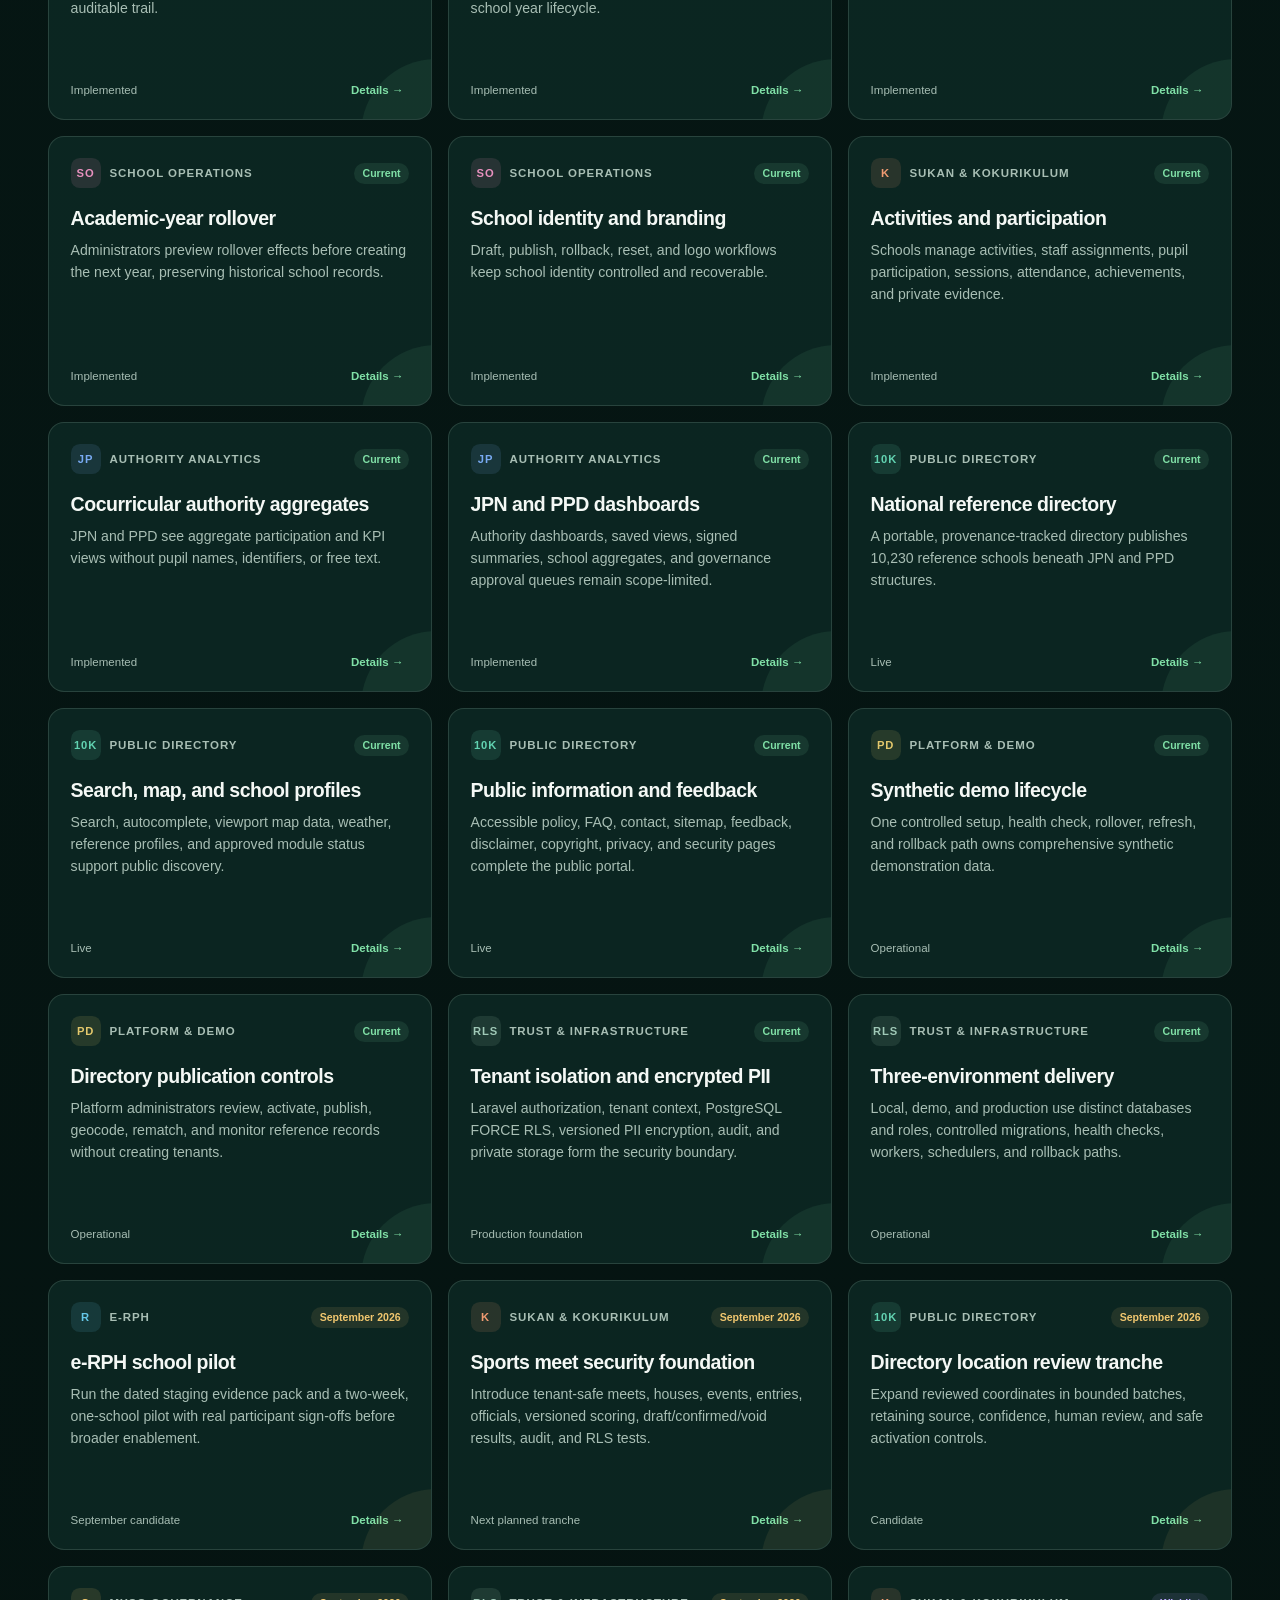
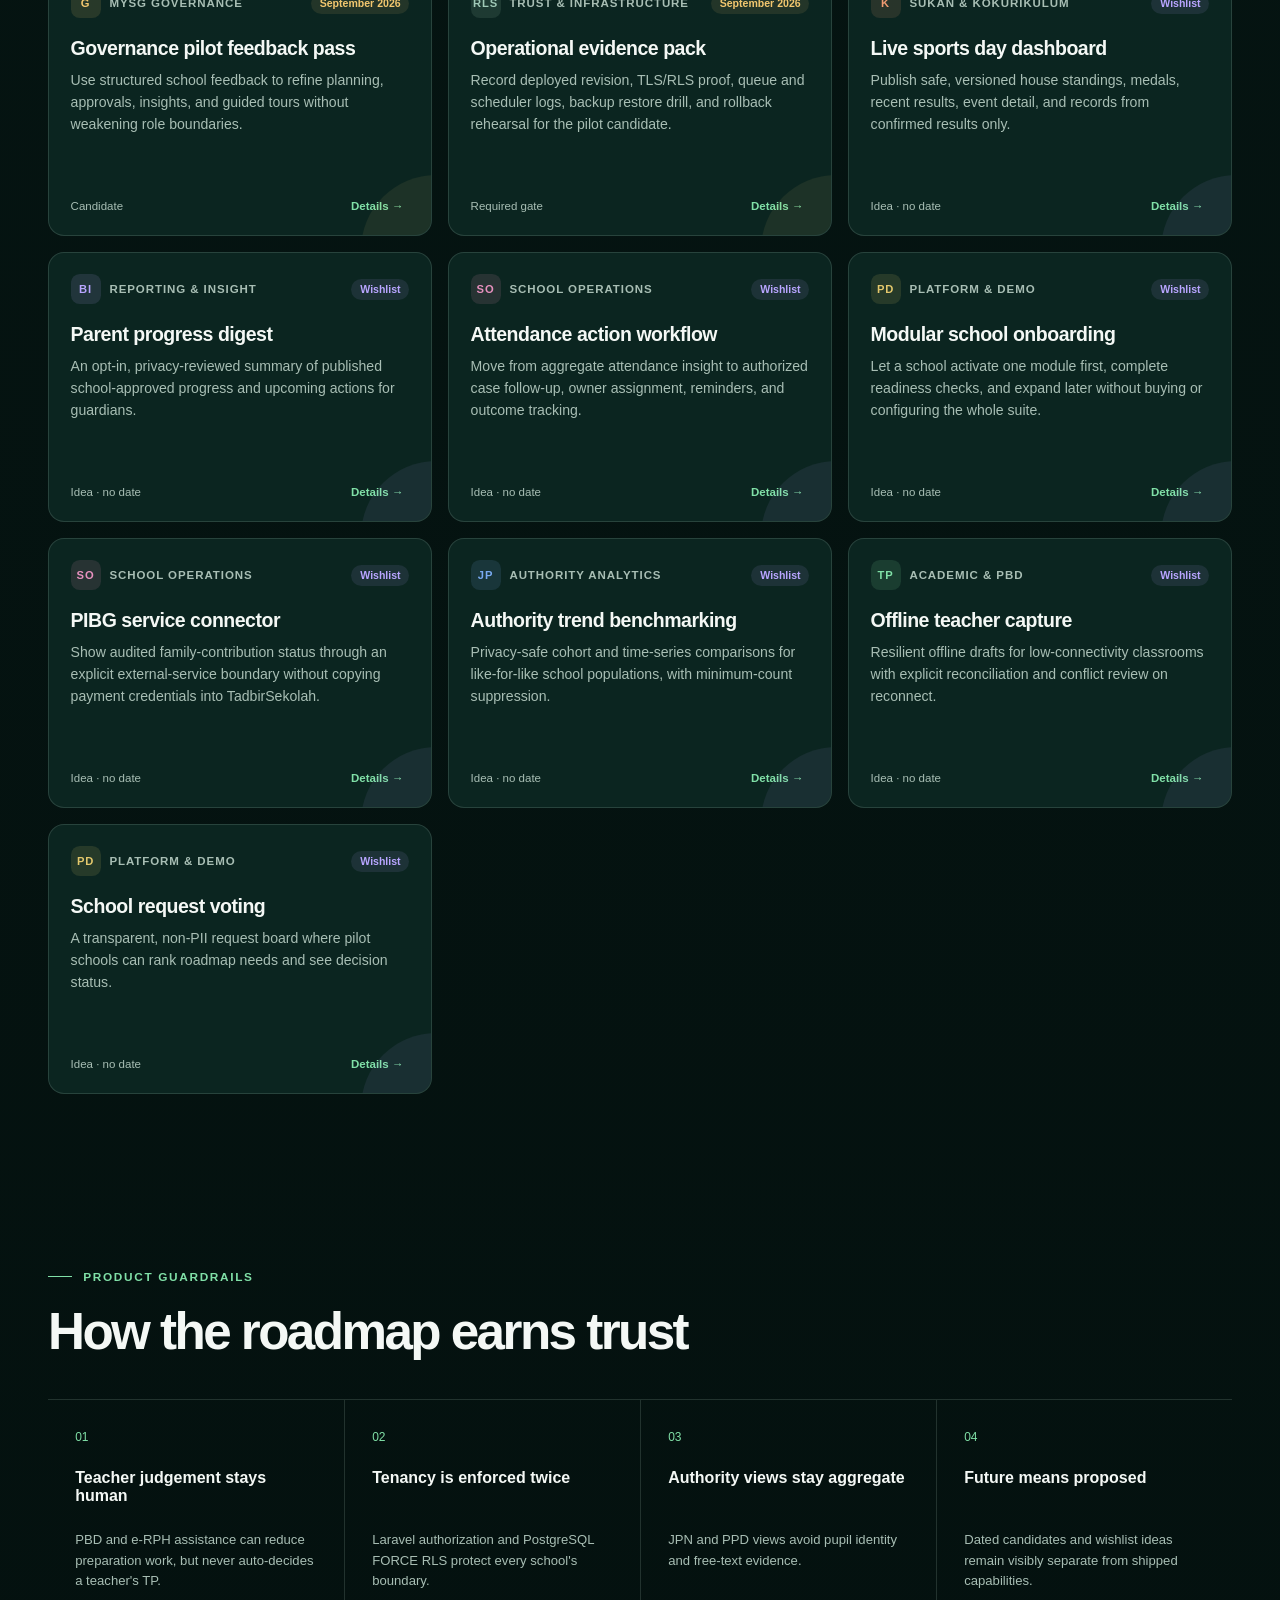
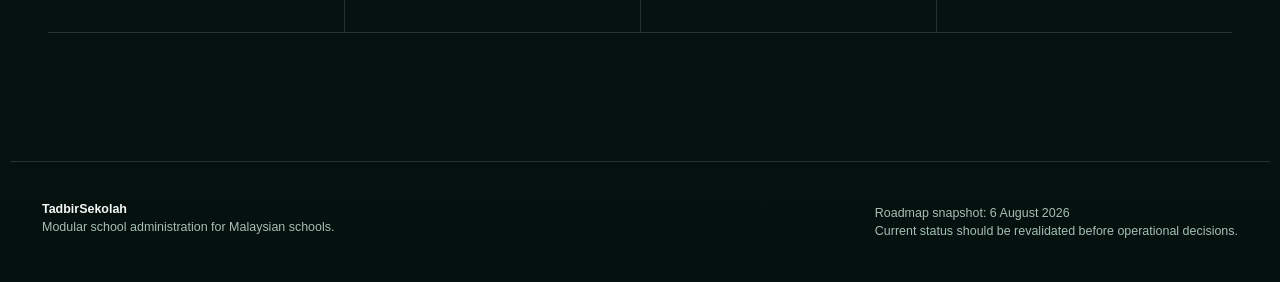
==== commit 0869fc84: "Replace em dashes with visual cues" ====
--- a/TadbirSekolah/index.html
+++ b/TadbirSekolah/index.html
@@ -35,7 +35,7 @@
     <section class="hero" aria-labelledby="hero-title">
       <div class="hero-copy">
         <p class="eyebrow"><span></span> Product direction · 6 August 2026</p>
-        <h1 id="hero-title">A clearer view of what schools can use <em>now</em>—and what comes next.</h1>
+        <h1 id="hero-title">A clearer view of what schools can use <em>now</em> ✨ and what comes next.</h1>
         <p class="hero-lead">Explore TadbirSekolah by module and delivery horizon. Current features are grounded in shipped Laravel routes and workflows. Future items remain proposals until they pass their delivery gates.</p>
         <div class="hero-actions">
           <a class="button primary" href="#roadmap">Explore the roadmap</a>
@@ -67,7 +67,7 @@
         <div>
           <p class="eyebrow"><span></span> Interactive roadmap</p>
           <h2 id="roadmap-title">See the product by delivery horizon</h2>
-          <p>“Next month” means September 2026 candidates—not a guaranteed release date. Wishlist items have no committed schedule.</p>
+          <p>“Next month” means September 2026 candidates 📅 not a guaranteed release date. Wishlist items have no committed schedule.</p>
         </div>
         <div class="view-toggle" role="group" aria-label="Roadmap view">
           <button type="button" class="active" data-view="cards" aria-pressed="true">Cards</button>
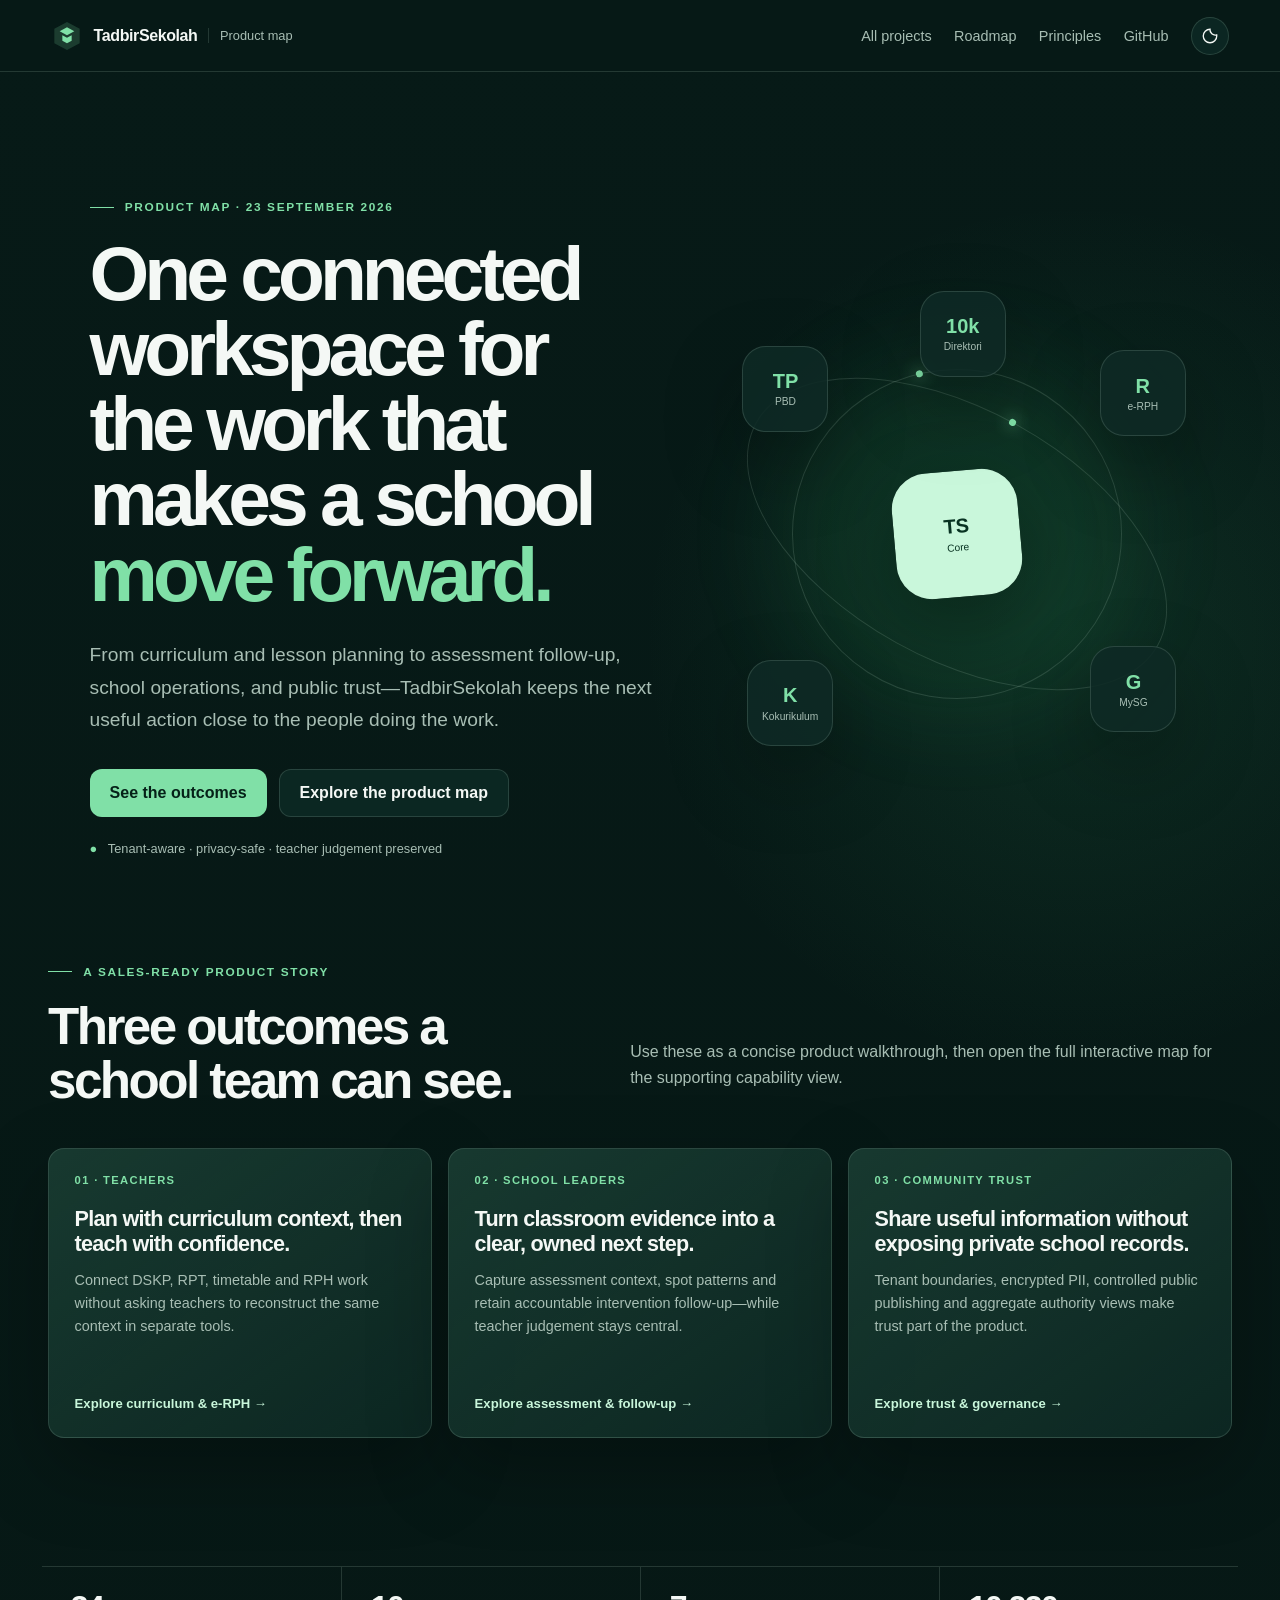
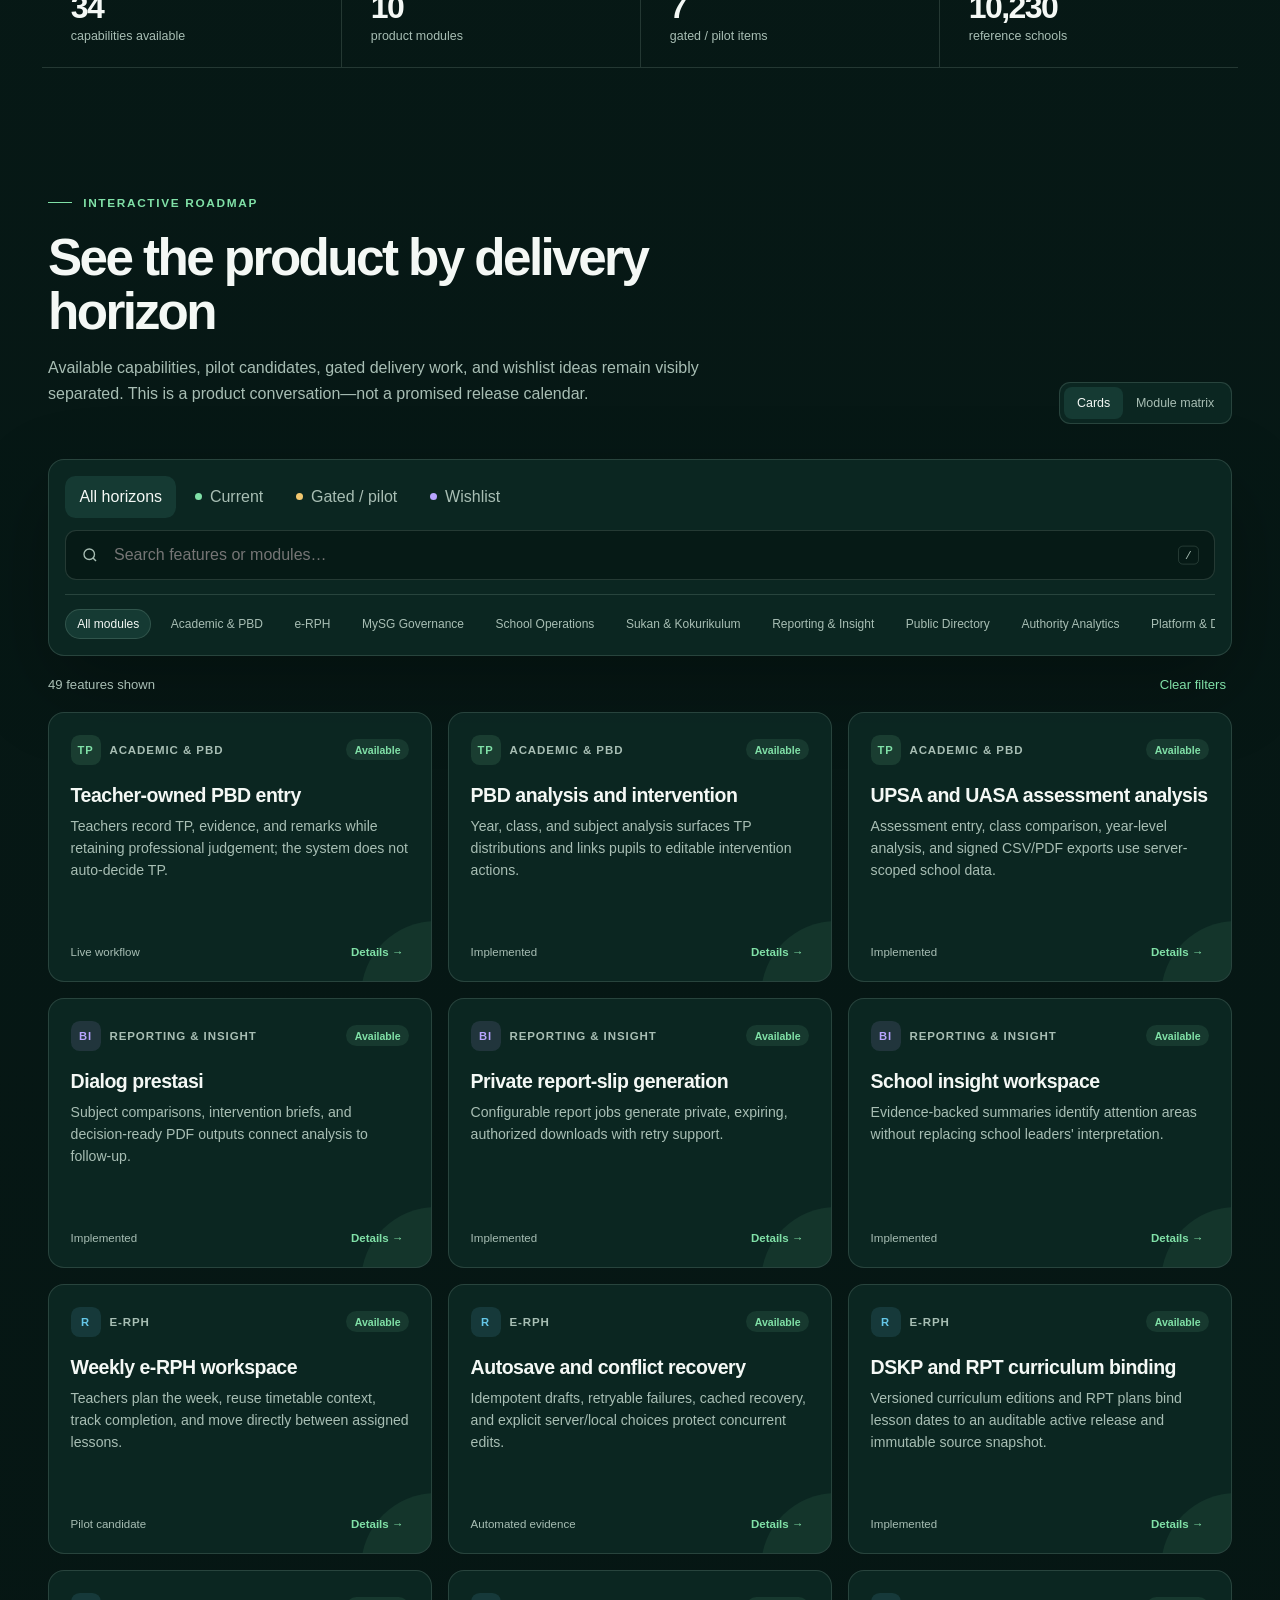
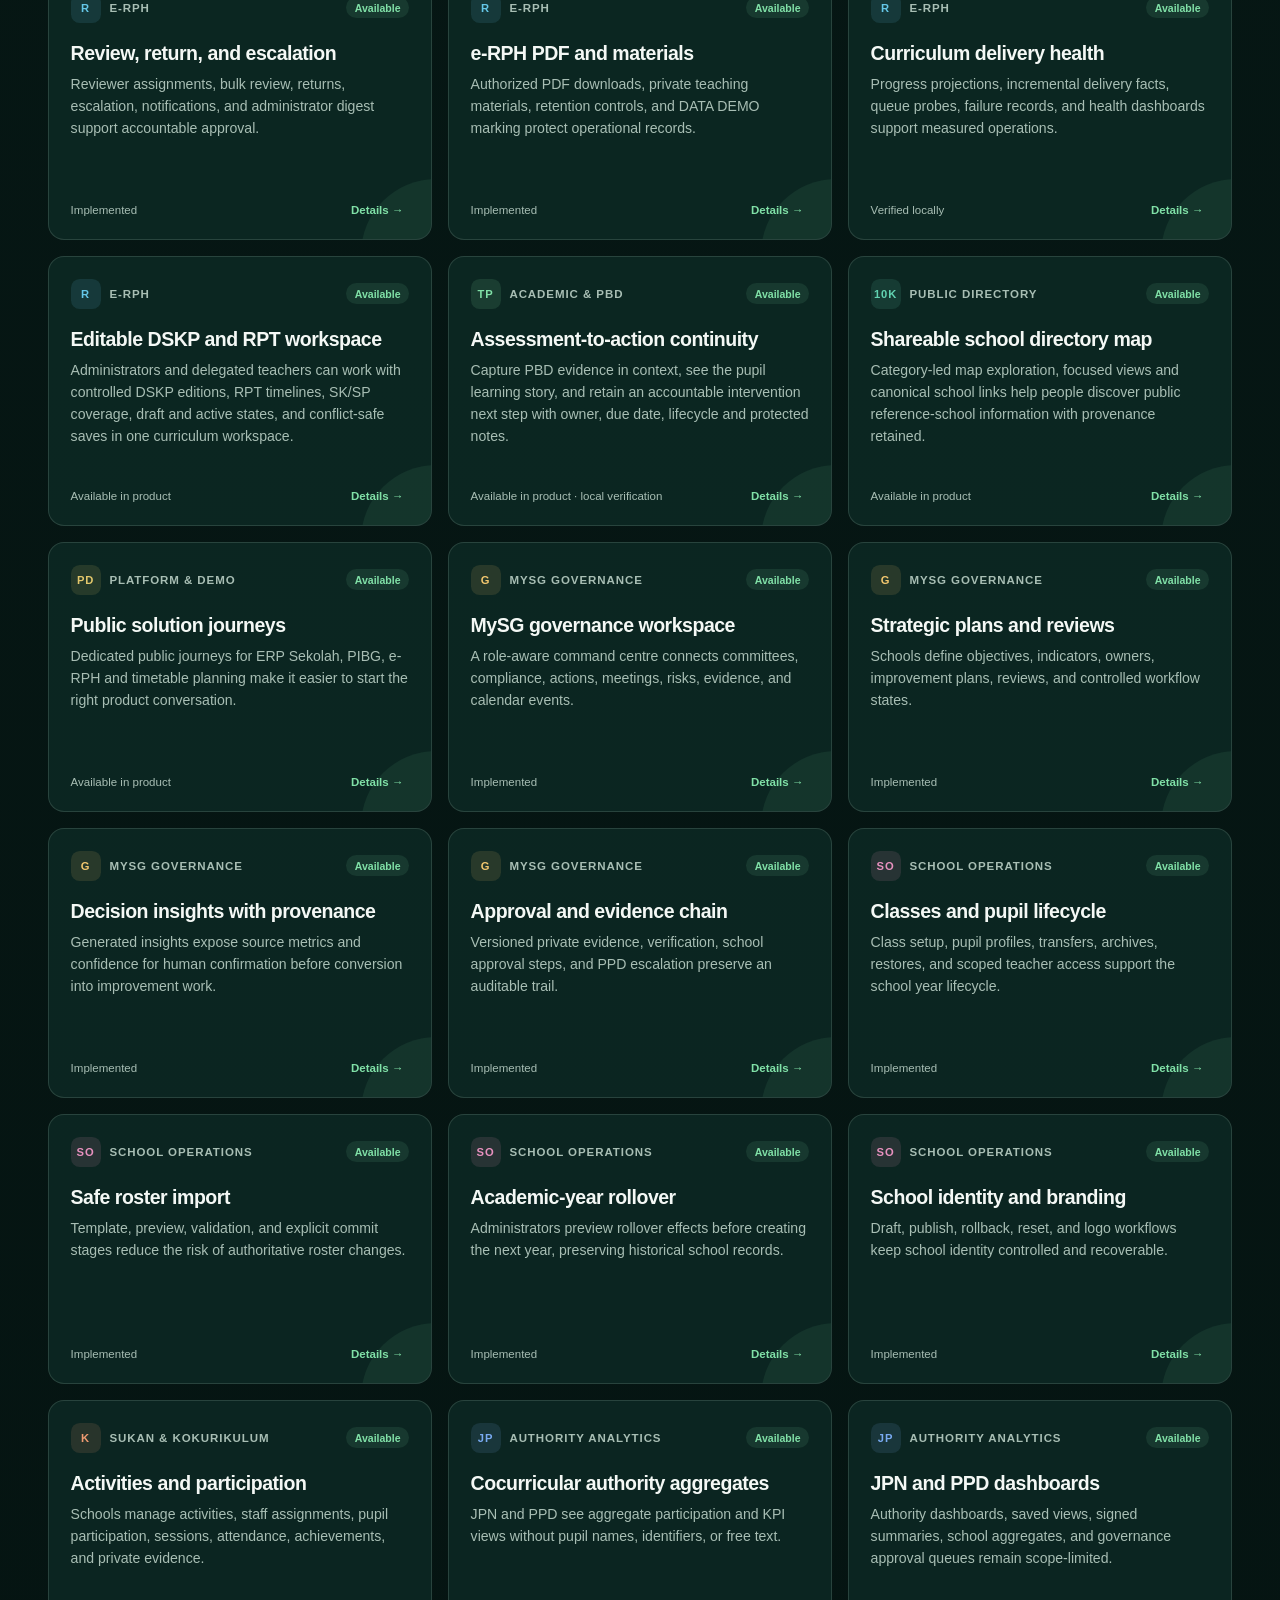
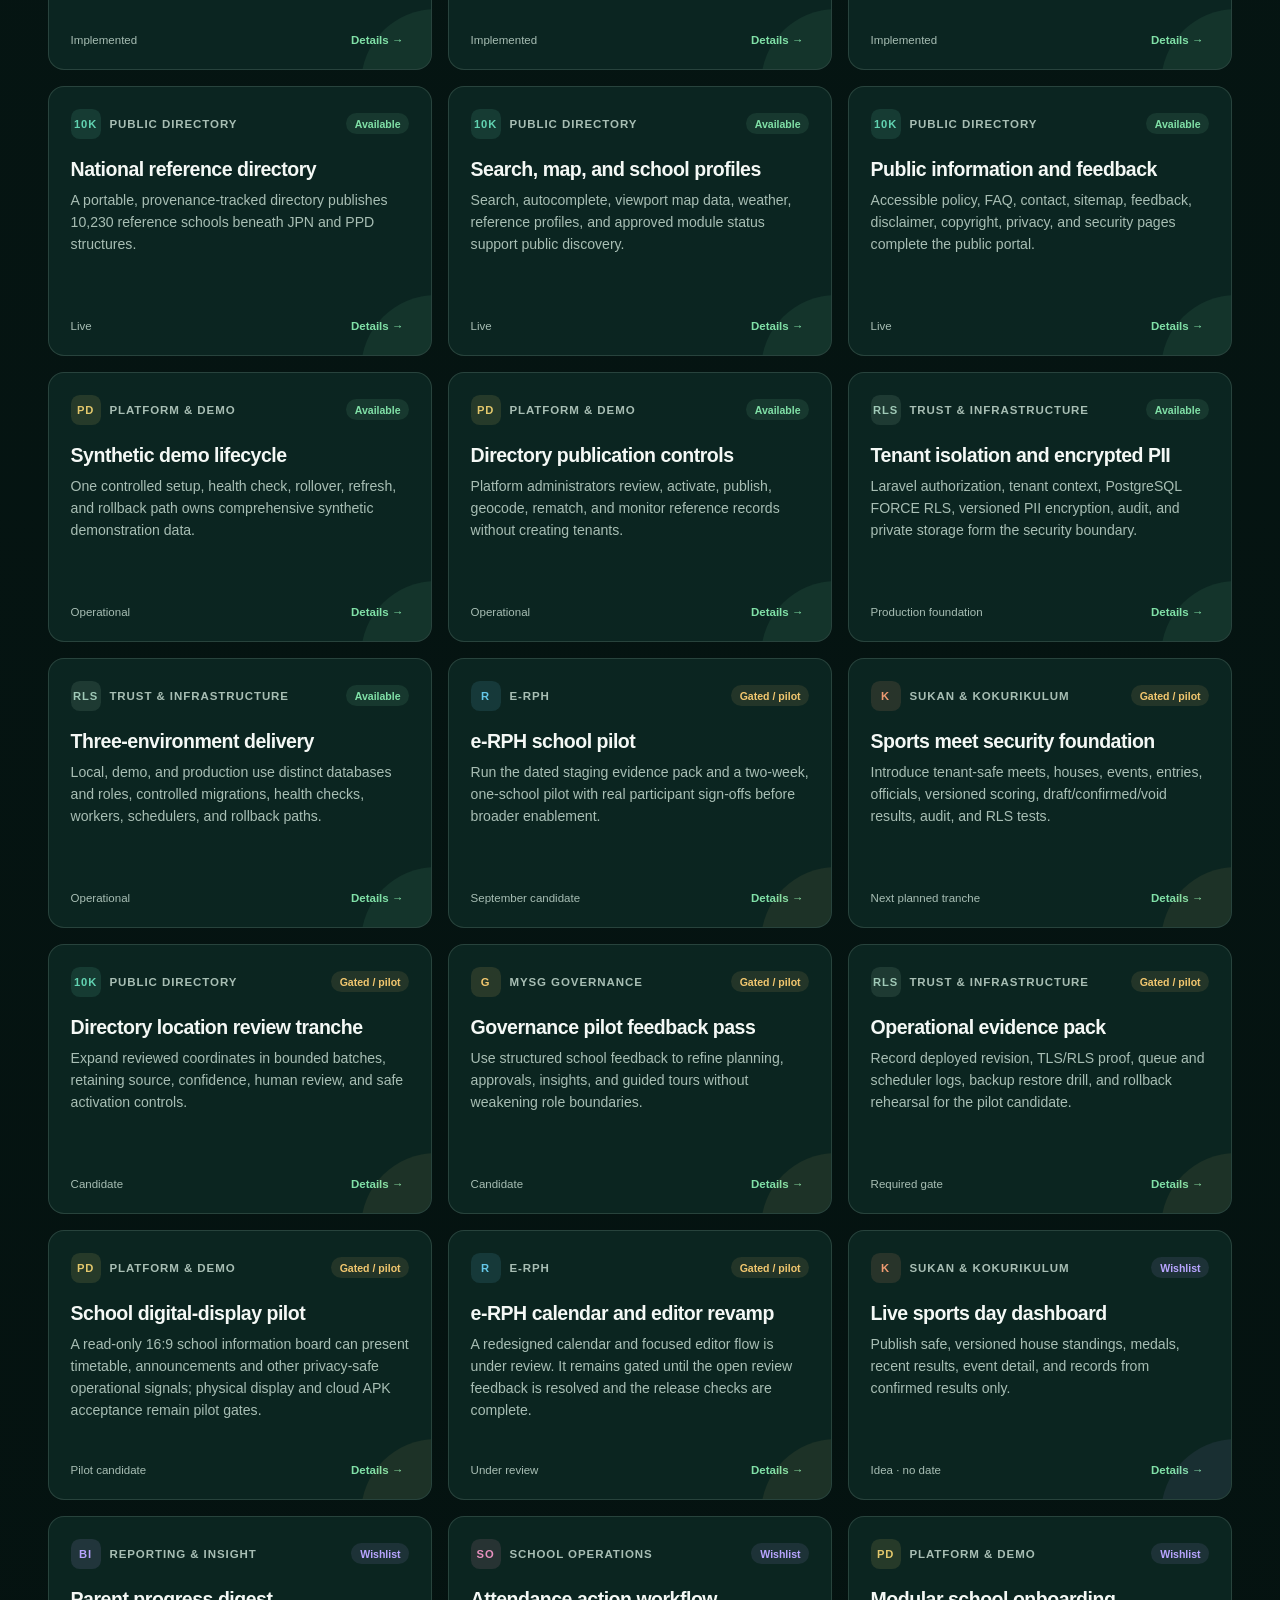
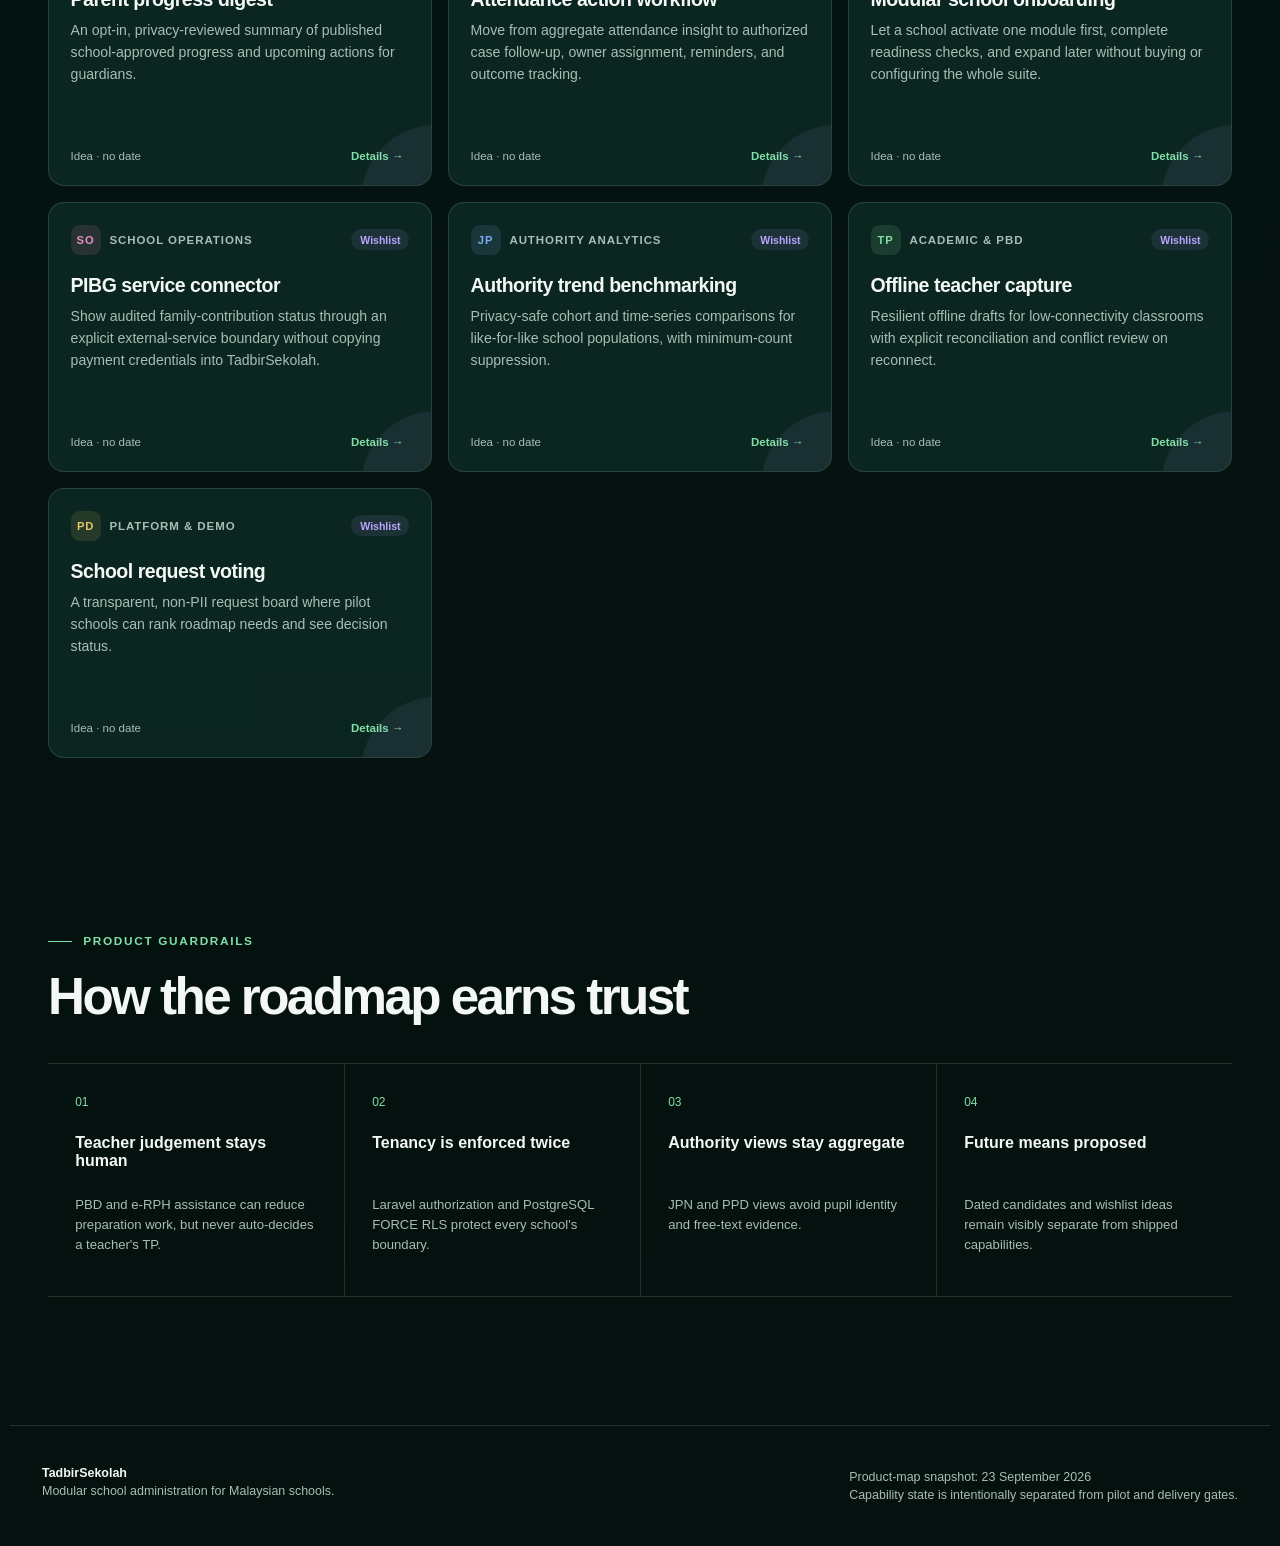
==== commit a3aea8a3: "feat: refresh TadbirSekolah sales product map" ====
--- a/TadbirSekolah/index.html
+++ b/TadbirSekolah/index.html
@@ -3,7 +3,7 @@
 <head>
   <meta charset="utf-8">
   <meta name="viewport" content="width=device-width, initial-scale=1">
-  <meta name="description" content="Interactive TadbirSekolah product map: current capabilities, September 2026 candidates, and wishlist ideas by module.">
+  <meta name="description" content="TadbirSekolah interactive product map: practical teacher, school-leadership, and public-trust workflows with clearly marked delivery status.">
   <meta name="theme-color" content="#071a17">
   <link rel="icon" href="data:image/svg+xml,%3Csvg xmlns='http://www.w3.org/2000/svg' viewBox='0 0 64 64'%3E%3Crect width='64' height='64' rx='18' fill='%23071a17'/%3E%3Cpath d='m13 23 19-11 19 11-19 11-19-11Zm7 10 12 7 12-7v14l-12 7-12-7V33Z' fill='%2380e0a7'/%3E%3C/svg%3E">
   <title>TadbirSekolah · Product map</title>
@@ -34,12 +34,12 @@
   <main id="top">
     <section class="hero" aria-labelledby="hero-title">
       <div class="hero-copy">
-        <p class="eyebrow"><span></span> Product direction · 6 August 2026</p>
-        <h1 id="hero-title">A clearer view of what schools can use <em>now</em> ✨ and what comes next.</h1>
-        <p class="hero-lead">Explore TadbirSekolah by module and delivery horizon. Current features are grounded in shipped Laravel routes and workflows. Future items remain proposals until they pass their delivery gates.</p>
+        <p class="eyebrow"><span></span> Product map · 23 September 2026</p>
+        <h1 id="hero-title">One connected workspace for the work that makes a school <em>move forward.</em></h1>
+        <p class="hero-lead">From curriculum and lesson planning to assessment follow-up, school operations, and public trust—TadbirSekolah keeps the next useful action close to the people doing the work.</p>
         <div class="hero-actions">
-          <a class="button primary" href="#roadmap">Explore the roadmap</a>
-          <a class="button secondary" href="https://demo.tadbirsekolah.site">Open public demo <span aria-hidden="true">↗</span></a>
+          <a class="button primary" href="#stories">See the outcomes</a>
+          <a class="button secondary" href="#roadmap">Explore the product map</a>
         </div>
         <p class="trust-note"><span aria-hidden="true">●</span> Tenant-aware · privacy-safe · teacher judgement preserved</p>
       </div>
@@ -55,10 +55,31 @@
       </div>
     </section>
 
+    <section class="stories" id="stories" aria-labelledby="stories-title">
+      <div class="section-heading compact">
+        <div>
+          <p class="eyebrow"><span></span> A sales-ready product story</p>
+          <h2 id="stories-title">Three outcomes a school team can see.</h2>
+        </div>
+        <p>Use these as a concise product walkthrough, then open the full interactive map for the supporting capability view.</p>
+      </div>
+      <div class="story-grid">
+        <a class="story-card" href="?module=e-RPH&horizon=current#roadmap">
+          <span>01 · TEACHERS</span><h3>Plan with curriculum context, then teach with confidence.</h3><p>Connect DSKP, RPT, timetable and RPH work without asking teachers to reconstruct the same context in separate tools.</p><strong>Explore curriculum &amp; e-RPH →</strong>
+        </a>
+        <a class="story-card" href="?module=Academic%20%26%20PBD&horizon=current#roadmap">
+          <span>02 · SCHOOL LEADERS</span><h3>Turn classroom evidence into a clear, owned next step.</h3><p>Capture assessment context, spot patterns and retain accountable intervention follow-up—while teacher judgement stays central.</p><strong>Explore assessment &amp; follow-up →</strong>
+        </a>
+        <a class="story-card" href="?module=Trust%20%26%20Infrastructure&horizon=current#roadmap">
+          <span>03 · COMMUNITY TRUST</span><h3>Share useful information without exposing private school records.</h3><p>Tenant boundaries, encrypted PII, controlled public publishing and aggregate authority views make trust part of the product.</p><strong>Explore trust &amp; governance →</strong>
+        </a>
+      </div>
+    </section>
+
     <section class="metrics" aria-label="Roadmap summary">
       <article><strong id="currentCount">0</strong><span>capabilities available</span></article>
       <article><strong id="moduleCount">0</strong><span>product modules</span></article>
-      <article><strong id="nextCount">0</strong><span>September candidates</span></article>
+      <article><strong id="nextCount">0</strong><span>gated / pilot items</span></article>
       <article><strong>10,230</strong><span>reference schools</span></article>
     </section>
 
@@ -67,7 +88,7 @@
         <div>
           <p class="eyebrow"><span></span> Interactive roadmap</p>
           <h2 id="roadmap-title">See the product by delivery horizon</h2>
-          <p>“Next month” means September 2026 candidates 📅 not a guaranteed release date. Wishlist items have no committed schedule.</p>
+          <p>Available capabilities, pilot candidates, gated delivery work, and wishlist ideas remain visibly separated. This is a product conversation—not a promised release calendar.</p>
         </div>
         <div class="view-toggle" role="group" aria-label="Roadmap view">
           <button type="button" class="active" data-view="cards" aria-pressed="true">Cards</button>
@@ -79,7 +100,7 @@
         <div class="horizon-tabs" role="tablist" aria-label="Delivery horizon">
           <button type="button" role="tab" class="active" data-horizon="all" aria-selected="true">All horizons</button>
           <button type="button" role="tab" data-horizon="current" aria-selected="false"><span class="dot current"></span>Current</button>
-          <button type="button" role="tab" data-horizon="next" aria-selected="false"><span class="dot next"></span>September 2026</button>
+          <button type="button" role="tab" data-horizon="next" aria-selected="false"><span class="dot next"></span>Gated / pilot</button>
           <button type="button" role="tab" data-horizon="wishlist" aria-selected="false"><span class="dot wishlist"></span>Wishlist</button>
         </div>
         <label class="search-field">
@@ -125,12 +146,12 @@
     <h2 id="dialogTitle"></h2>
     <p id="dialogDescription"></p>
     <div class="dialog-meta" id="dialogMeta"></div>
-    <a id="dialogSource" class="button primary" href="#">View evidence or plan <span aria-hidden="true">↗</span></a>
+    <p class="dialog-note" id="dialogNote">Capability status is summarised for an external product conversation; implementation evidence is available in a guided walkthrough.</p>
   </dialog>
 
   <footer>
     <div><strong>TadbirSekolah</strong><p>Modular school administration for Malaysian schools.</p></div>
-    <div><p>Roadmap snapshot: 6 August 2026</p><p>Current status should be revalidated before operational decisions.</p></div>
+    <div><p>Product-map snapshot: 23 September 2026</p><p>Capability state is intentionally separated from pilot and delivery gates.</p></div>
   </footer>
   <script src="roadmap.js"></script>
 </body>
--- a/TadbirSekolah/roadmap.css
+++ b/TadbirSekolah/roadmap.css
@@ -116,7 +116,15 @@
 .metrics strong { display: block; font-family: var(--display); font-size: 2rem; letter-spacing: -.05em; }
 .metrics span { color: var(--muted); font-size: .78rem; }
 
-.roadmap-section, .principles { max-width: 1320px; margin: 0 auto; padding: 0 clamp(1.25rem, 4vw, 3rem) 8rem; }
+.stories, .roadmap-section, .principles { max-width: 1320px; margin: 0 auto; padding: 0 clamp(1.25rem, 4vw, 3rem) 8rem; }
+.stories { padding-top: 1rem; }
+.story-grid { display: grid; grid-template-columns: repeat(3, 1fr); gap: 1rem; }
+.story-card { min-height: 290px; padding: 1.6rem; display: flex; flex-direction: column; border: 1px solid var(--line); border-radius: 1rem; background: linear-gradient(145deg, color-mix(in srgb, var(--surface-solid) 85%, var(--green) 9%), var(--surface)); text-decoration: none; box-shadow: var(--shadow); transition: transform .2s, border-color .2s; }
+.story-card:hover { transform: translateY(-4px); border-color: color-mix(in srgb, var(--green) 55%, var(--line)); }
+.story-card span { color: var(--green); font-size: .7rem; font-weight: 800; letter-spacing: .12em; }
+.story-card h3 { margin: 1.3rem 0 .75rem; font-size: 1.35rem; line-height: 1.15; letter-spacing: -.035em; }
+.story-card p { margin: 0; color: var(--muted); line-height: 1.6; font-size: .9rem; }
+.story-card strong { margin-top: auto; padding-top: 1.6rem; color: var(--mint); font-size: .82rem; }
 .section-heading { display: flex; justify-content: space-between; align-items: end; gap: 2rem; margin-bottom: 2.2rem; }
 .section-heading h2 { margin: 0; max-width: 730px; font-size: clamp(2rem, 4vw, 3.4rem); line-height: 1.05; letter-spacing: -.05em; }
 .section-heading p:not(.eyebrow) { max-width: 680px; color: var(--muted); line-height: 1.65; }
@@ -187,6 +195,7 @@
 dialog > p:not(.dialog-module) { color: var(--muted); line-height: 1.7; }
 .dialog-meta { display: flex; flex-wrap: wrap; gap: .5rem; margin: 1.5rem 0; }
 .dialog-meta span { padding: .4rem .65rem; border: 1px solid var(--line); border-radius: 2rem; color: var(--muted); font-size: .75rem; }
+.dialog-note { margin: 1.25rem 0 0; color: var(--muted); font-size: .8rem; line-height: 1.55; }
 
 body > footer { max-width: 1260px; margin: 0 auto; padding: 2.5rem 2rem; display: flex; justify-content: space-between; gap: 2rem; border-top: 1px solid var(--line); color: var(--muted); font-size: .78rem; }
 body > footer strong { color: var(--text); font-family: var(--display); }
@@ -196,6 +205,7 @@
   .hero { grid-template-columns: 1fr; padding-top: 6rem; }
   .hero-visual { min-height: 390px; max-width: 620px; width: 100%; margin: 0 auto; }
   .feature-grid { grid-template-columns: repeat(2, minmax(0, 1fr)); }
+  .story-grid { grid-template-columns: 1fr; }
   .principle-grid { grid-template-columns: repeat(2, 1fr); }
   .principle-grid article:nth-child(3) { border-left: 0; }
   .feature-grid.matrix .feature-card { grid-template-columns: 1fr 1fr; }
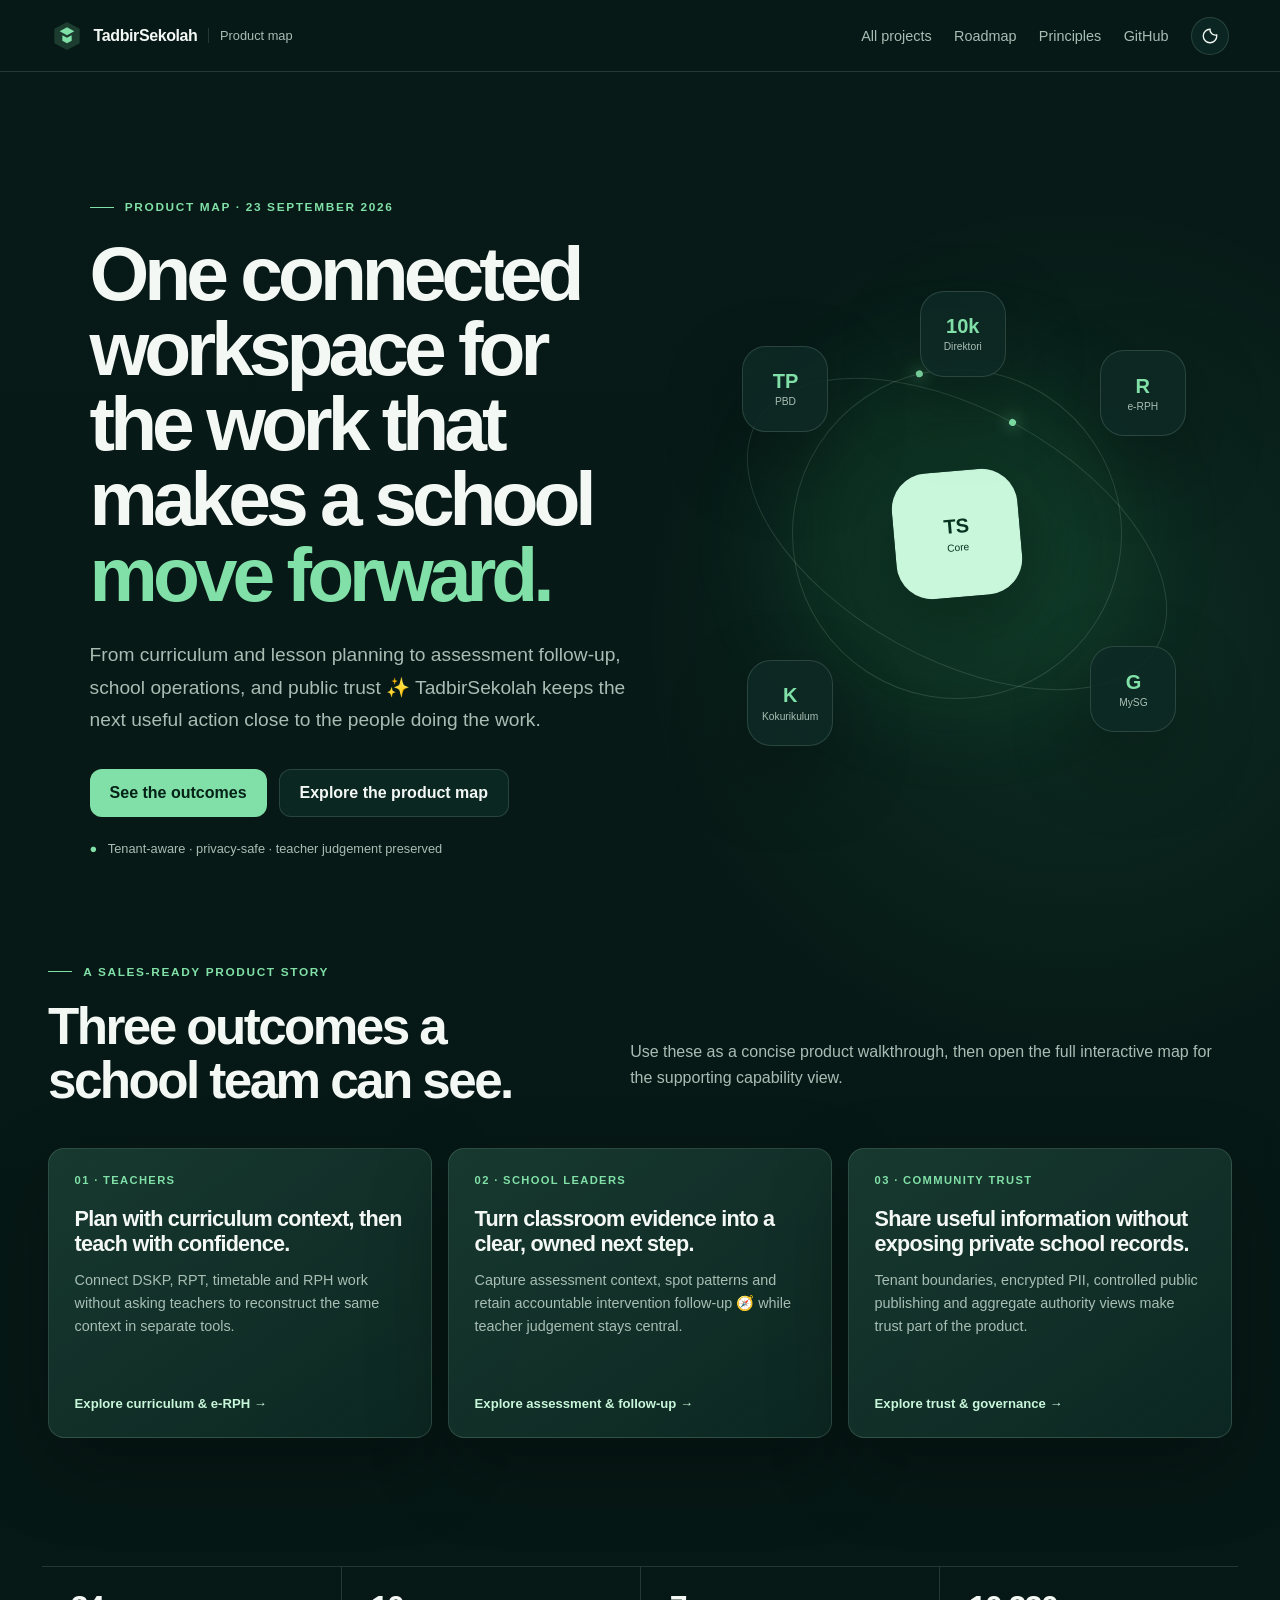
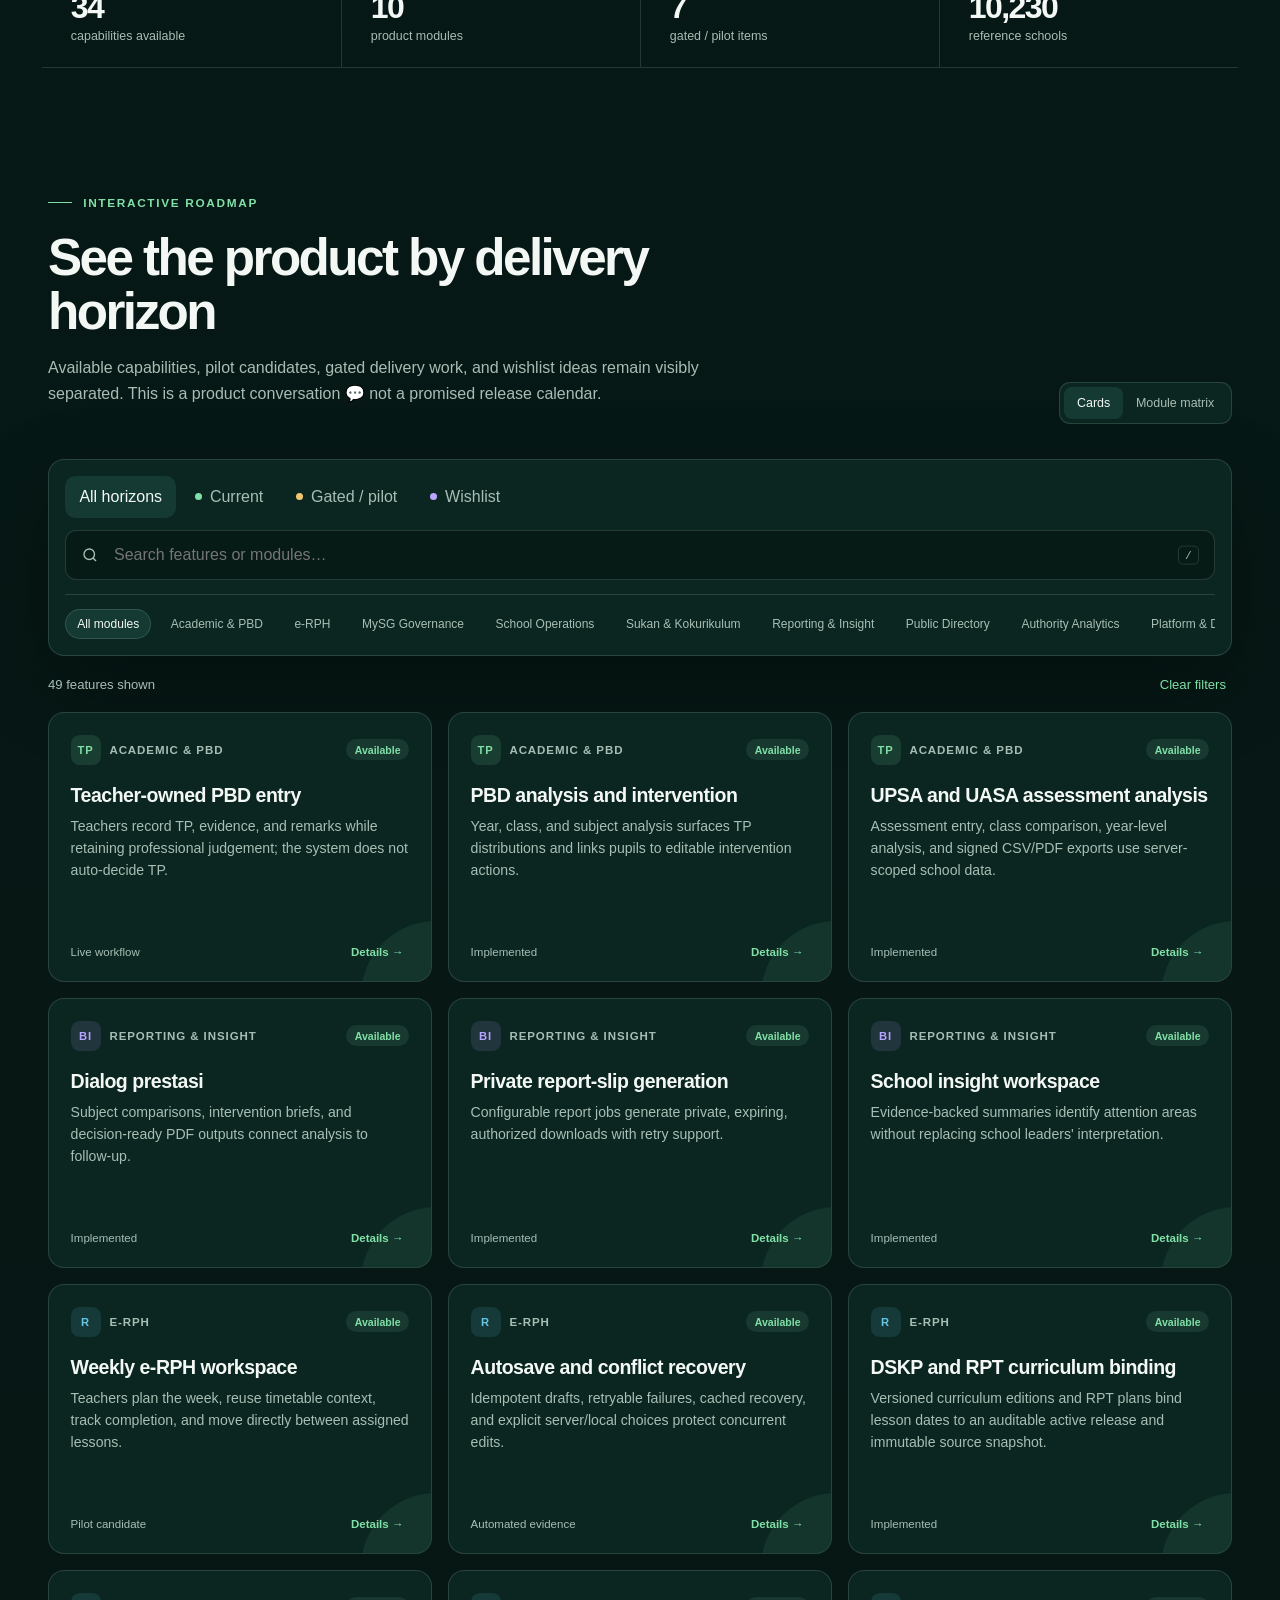
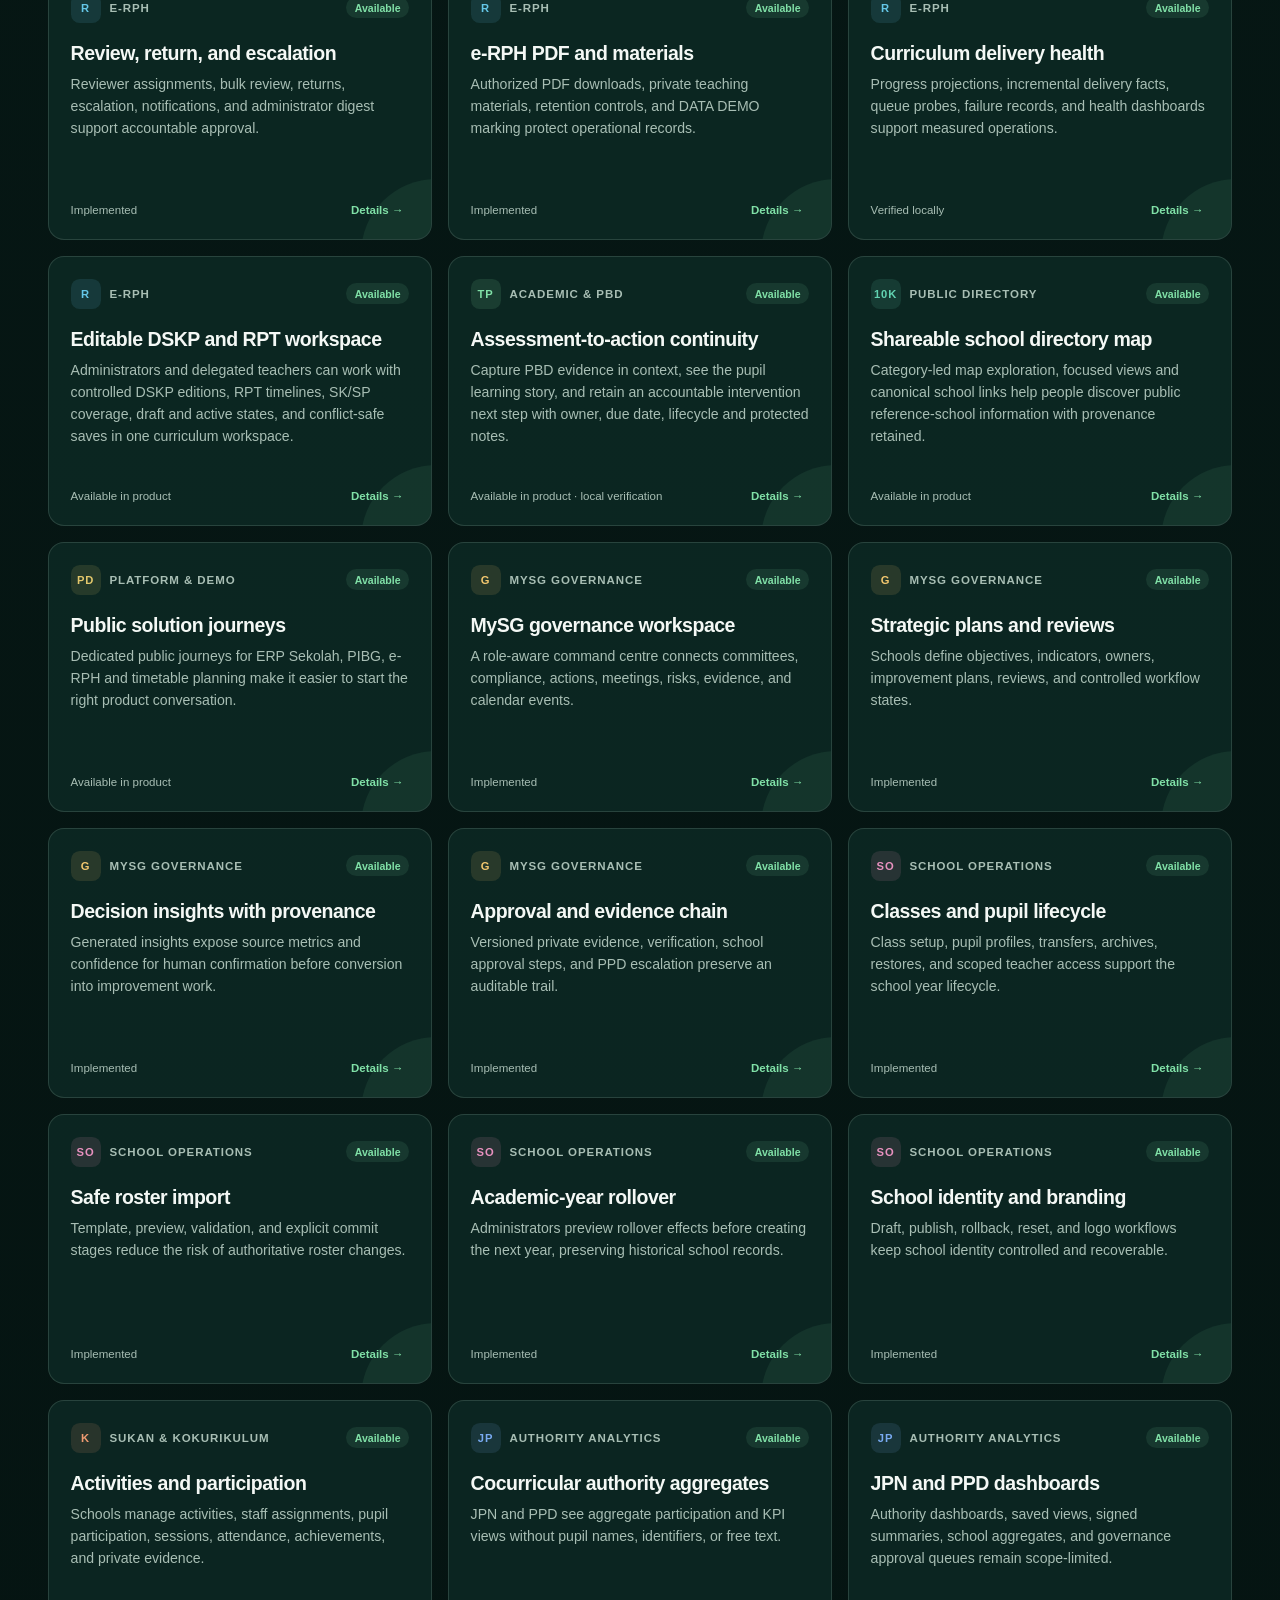
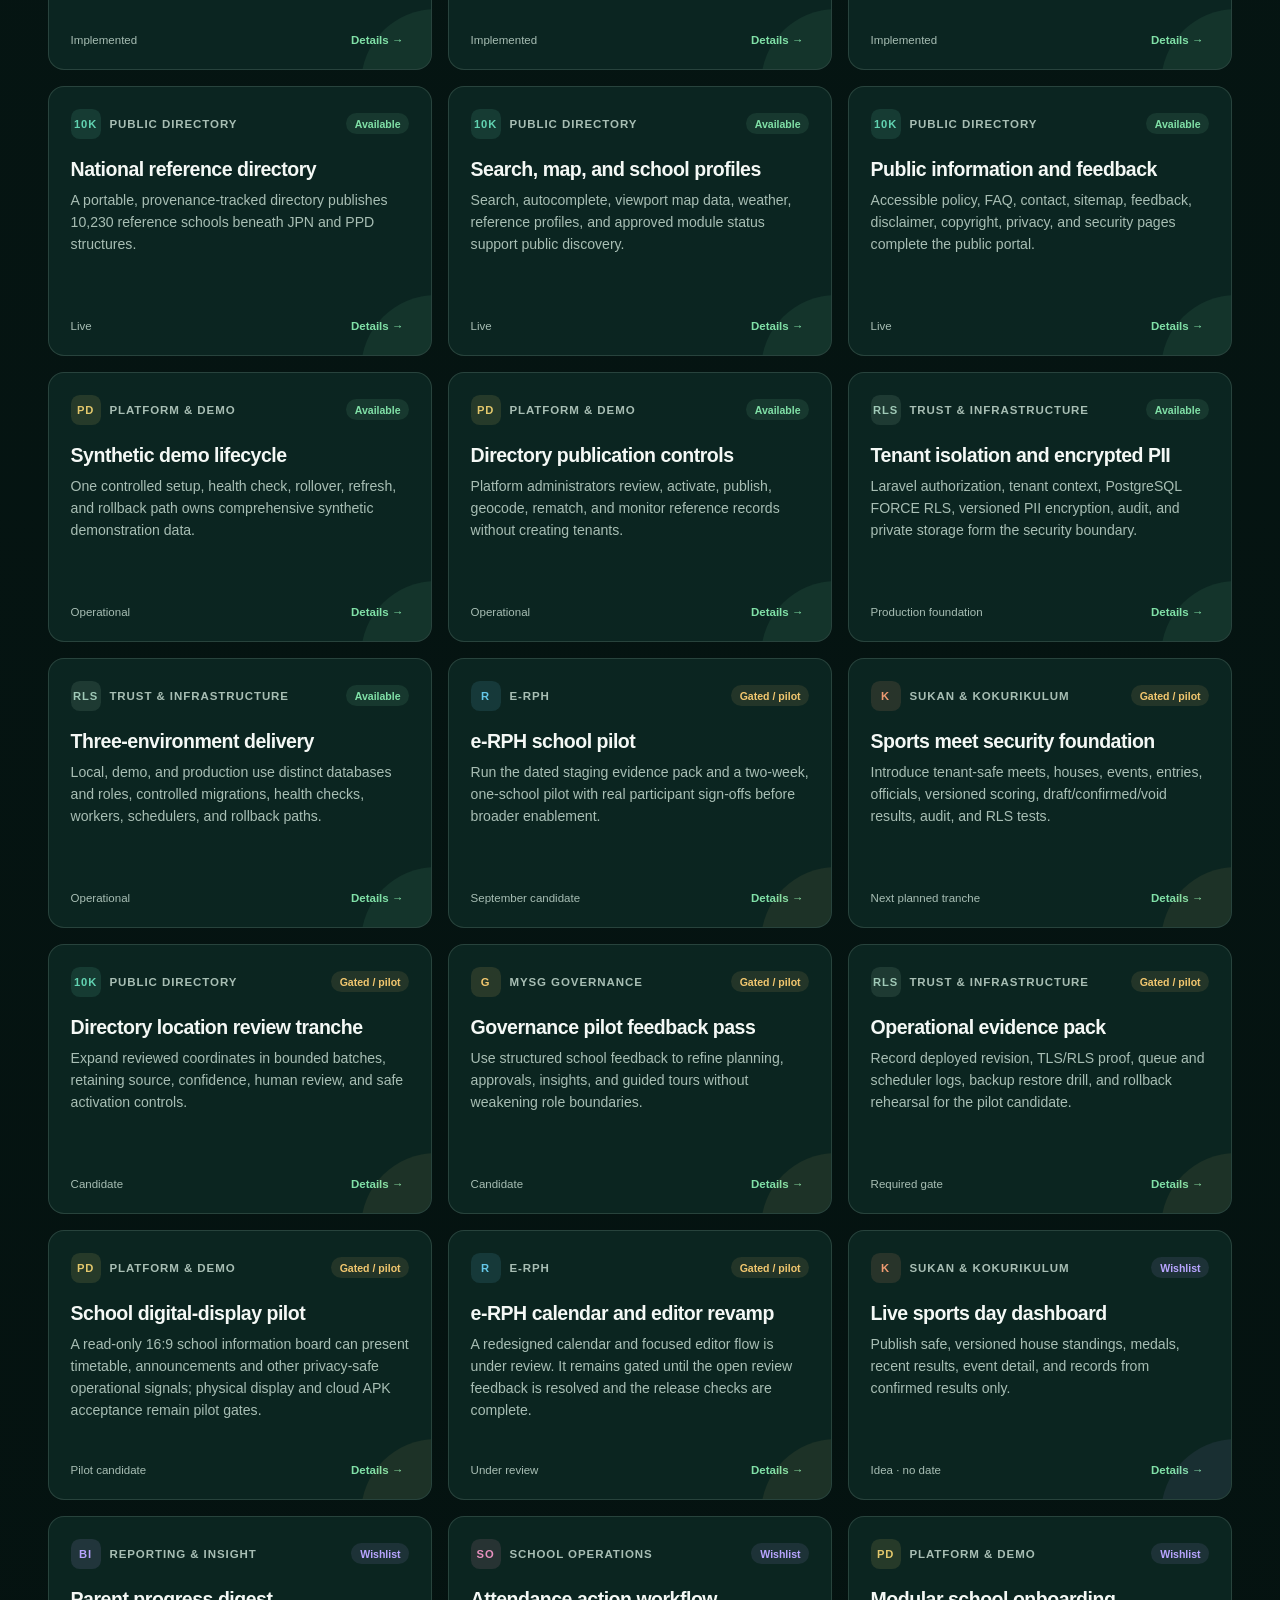
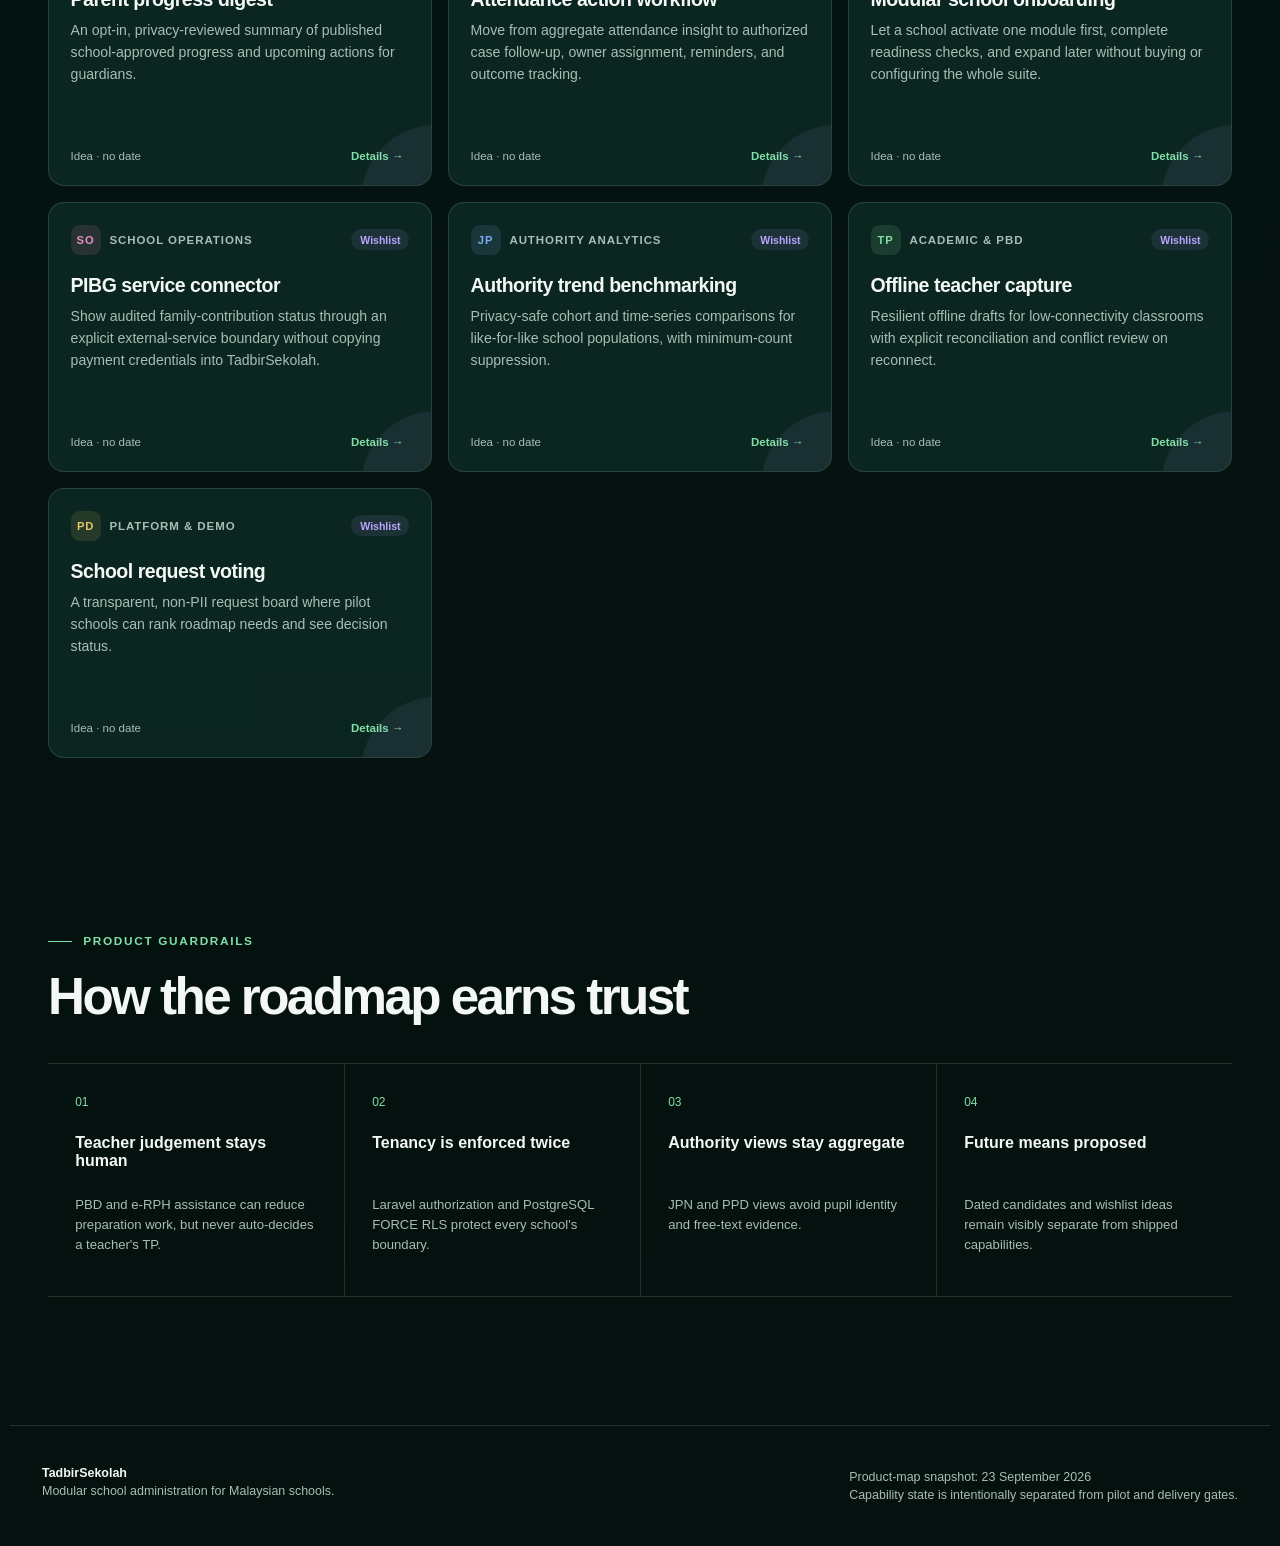
==== commit cd24aea4: "Keep public copy free of em dashes" ====
--- a/TadbirSekolah/index.html
+++ b/TadbirSekolah/index.html
@@ -7,7 +7,7 @@
   <meta name="theme-color" content="#071a17">
   <link rel="icon" href="data:image/svg+xml,%3Csvg xmlns='http://www.w3.org/2000/svg' viewBox='0 0 64 64'%3E%3Crect width='64' height='64' rx='18' fill='%23071a17'/%3E%3Cpath d='m13 23 19-11 19 11-19 11-19-11Zm7 10 12 7 12-7v14l-12 7-12-7V33Z' fill='%2380e0a7'/%3E%3C/svg%3E">
   <title>TadbirSekolah · Product map</title>
-  <link rel="stylesheet" href="roadmap.css">
+  <link rel="stylesheet" href="roadmap.css?v=a3aea8a">
 </head>
 <body>
   <a class="skip-link" href="#roadmap">Skip to roadmap</a>
@@ -36,7 +36,7 @@
       <div class="hero-copy">
         <p class="eyebrow"><span></span> Product map · 23 September 2026</p>
         <h1 id="hero-title">One connected workspace for the work that makes a school <em>move forward.</em></h1>
-        <p class="hero-lead">From curriculum and lesson planning to assessment follow-up, school operations, and public trust—TadbirSekolah keeps the next useful action close to the people doing the work.</p>
+        <p class="hero-lead">From curriculum and lesson planning to assessment follow-up, school operations, and public trust ✨ TadbirSekolah keeps the next useful action close to the people doing the work.</p>
         <div class="hero-actions">
           <a class="button primary" href="#stories">See the outcomes</a>
           <a class="button secondary" href="#roadmap">Explore the product map</a>
@@ -68,7 +68,7 @@
           <span>01 · TEACHERS</span><h3>Plan with curriculum context, then teach with confidence.</h3><p>Connect DSKP, RPT, timetable and RPH work without asking teachers to reconstruct the same context in separate tools.</p><strong>Explore curriculum &amp; e-RPH →</strong>
         </a>
         <a class="story-card" href="?module=Academic%20%26%20PBD&horizon=current#roadmap">
-          <span>02 · SCHOOL LEADERS</span><h3>Turn classroom evidence into a clear, owned next step.</h3><p>Capture assessment context, spot patterns and retain accountable intervention follow-up—while teacher judgement stays central.</p><strong>Explore assessment &amp; follow-up →</strong>
+          <span>02 · SCHOOL LEADERS</span><h3>Turn classroom evidence into a clear, owned next step.</h3><p>Capture assessment context, spot patterns and retain accountable intervention follow-up 🧭 while teacher judgement stays central.</p><strong>Explore assessment &amp; follow-up →</strong>
         </a>
         <a class="story-card" href="?module=Trust%20%26%20Infrastructure&horizon=current#roadmap">
           <span>03 · COMMUNITY TRUST</span><h3>Share useful information without exposing private school records.</h3><p>Tenant boundaries, encrypted PII, controlled public publishing and aggregate authority views make trust part of the product.</p><strong>Explore trust &amp; governance →</strong>
@@ -88,7 +88,7 @@
         <div>
           <p class="eyebrow"><span></span> Interactive roadmap</p>
           <h2 id="roadmap-title">See the product by delivery horizon</h2>
-          <p>Available capabilities, pilot candidates, gated delivery work, and wishlist ideas remain visibly separated. This is a product conversation—not a promised release calendar.</p>
+          <p>Available capabilities, pilot candidates, gated delivery work, and wishlist ideas remain visibly separated. This is a product conversation 💬 not a promised release calendar.</p>
         </div>
         <div class="view-toggle" role="group" aria-label="Roadmap view">
           <button type="button" class="active" data-view="cards" aria-pressed="true">Cards</button>
@@ -153,6 +153,6 @@
     <div><strong>TadbirSekolah</strong><p>Modular school administration for Malaysian schools.</p></div>
     <div><p>Product-map snapshot: 23 September 2026</p><p>Capability state is intentionally separated from pilot and delivery gates.</p></div>
   </footer>
-  <script src="roadmap.js"></script>
+  <script src="roadmap.js?v=a3aea8a"></script>
 </body>
 </html>
